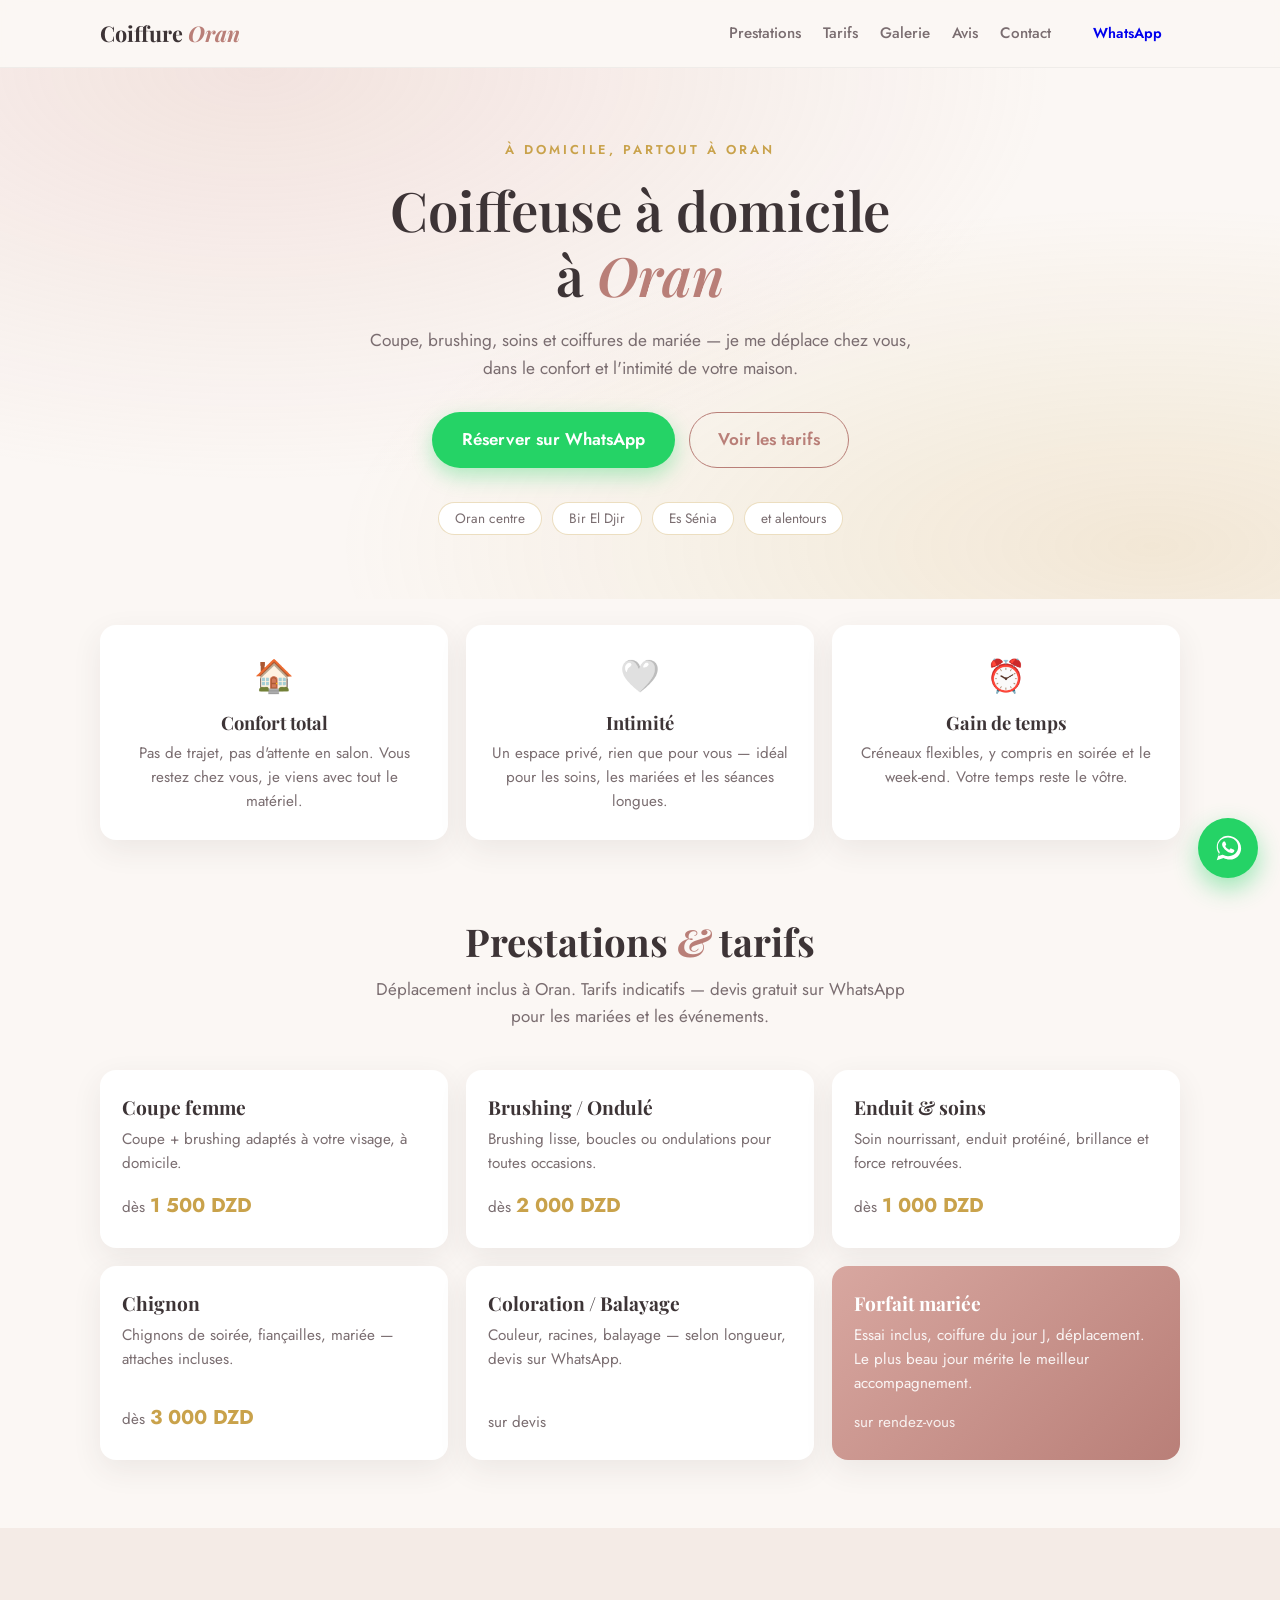
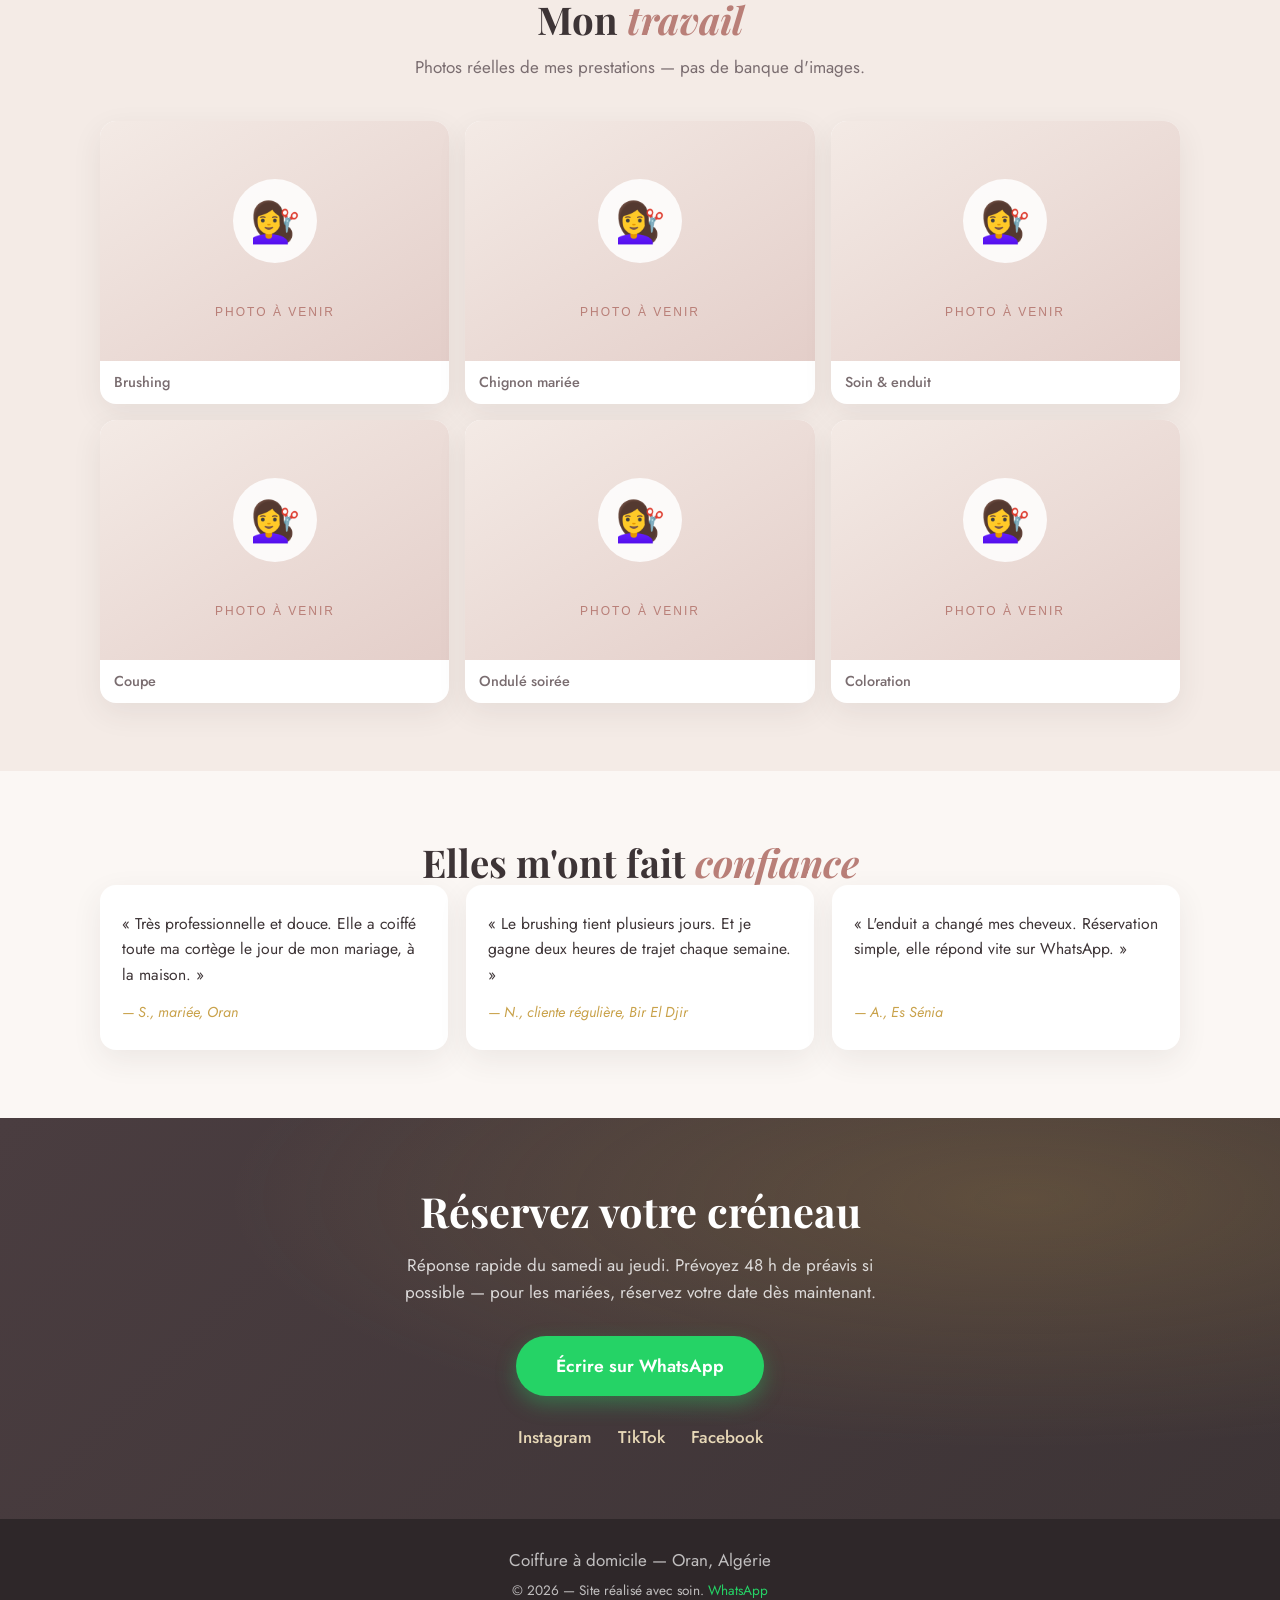
==== site/index.html @ 9ada58b6 "feat(site): site statique one-page coiffeuse a domicile Oran (HTML/CSS/JS, CTA WhatsApp, galerie pla" ====
<!DOCTYPE html>
<html lang="fr">
<head>
  <meta charset="UTF-8">
  <meta name="viewport" content="width=device-width, initial-scale=1.0">
  <!-- À PERSONNALISER : title + description avec le prénom de la coiffeuse (voir PERSONNALISER.md) -->
  <title>Coiffeuse à Domicile à Oran — Coupe, Brushing, Mariées | Réservation WhatsApp</title>
  <meta name="description" content="Coiffeuse professionnelle à domicile à Oran : coupe, brushing, soins, chignons et coiffures de mariée. Je me déplace chez vous. Réservation simple par WhatsApp.">
  <meta property="og:title" content="Coiffeuse à Domicile à Oran">
  <meta property="og:description" content="Coupe, brushing, soins, chignons et coiffures de mariée à domicile à Oran. Réservation par WhatsApp.">
  <meta property="og:type" content="website">
  <link rel="icon" href="assets/favicon.svg" type="image/svg+xml">
  <link rel="preconnect" href="https://fonts.googleapis.com">
  <link rel="preconnect" href="https://fonts.gstatic.com" crossorigin>
  <link href="https://fonts.googleapis.com/css2?family=Playfair+Display:wght@500;600;700&family=Jost:wght@300;400;500;600&display=swap" rel="stylesheet">
  <link rel="stylesheet" href="css/style.css">
  <script type="application/ld+json">
  {
    "@context": "https://schema.org",
    "@type": "HairSalon",
    "name": "Coiffeuse à domicile — Oran",
    "description": "Coiffure à domicile à Oran : coupe, brushing, soins, chignons, mariées.",
    "areaServed": "Oran, Algérie",
    "availableLanguage": "fr",
    "priceRange": "1000-10000 DZD"
  }
  </script>
</head>
<body>

  <header class="header">
    <div class="container header-inner">
      <!-- À PERSONNALISER : nom de marque -->
      <a href="#accueil" class="brand">Coiffure <span>Oran</span></a>
      <nav class="nav" id="nav">
        <a href="#prestations">Prestations</a>
        <a href="#tarifs">Tarifs</a>
        <a href="#galerie">Galerie</a>
        <a href="#avis">Avis</a>
        <a href="#contact">Contact</a>
      </nav>
      <a class="btn btn-header" data-wa data-wa-text="Bonjour, je souhaite prendre rendez-vous (coiffure à domicile).">WhatsApp</a>
      <button class="nav-toggle" id="nav-toggle" aria-label="Menu">☰</button>
    </div>
  </header>

  <main>
    <section id="accueil" class="hero">
      <div class="container hero-inner">
        <p class="hero-kicker">À domicile, partout à Oran</p>
        <h1>Coiffeuse à domicile<br>à <em>Oran</em></h1>
        <p class="hero-sub">
          Coupe, brushing, soins et coiffures de mariée — je me déplace chez vous,
          dans le confort et l'intimité de votre maison.
        </p>
        <div class="hero-actions">
          <a class="btn btn-primary" data-wa data-wa-text="Bonjour, je souhaite prendre rendez-vous (coiffure à domicile).">Réserver sur WhatsApp</a>
          <a class="btn btn-ghost" href="#tarifs">Voir les tarifs</a>
        </div>
        <ul class="zones">
          <!-- À PERSONNALISER : zones réellement desservies -->
          <li>Oran centre</li>
          <li>Bir El Djir</li>
          <li>Es Sénia</li>
          <li>et alentours</li>
        </ul>
      </div>
    </section>

    <section class="why">
      <div class="container why-grid">
        <div class="why-card">
          <div class="why-icon">🏠</div>
          <h3>Confort total</h3>
          <p>Pas de trajet, pas d'attente en salon. Vous restez chez vous, je viens avec tout le matériel.</p>
        </div>
        <div class="why-card">
          <div class="why-icon">🤍</div>
          <h3>Intimité</h3>
          <p>Un espace privé, rien que pour vous — idéal pour les soins, les mariées et les séances longues.</p>
        </div>
        <div class="why-card">
          <div class="why-icon">⏰</div>
          <h3>Gain de temps</h3>
          <p>Créneaux flexibles, y compris en soirée et le week-end. Votre temps reste le vôtre.</p>
        </div>
      </div>
    </section>

    <section id="prestations" class="section">
      <div class="container">
        <h2 class="section-title">Prestations <em>&amp;</em> tarifs</h2>
        <p class="section-sub">Déplacement inclus à Oran. Tarifs indicatifs — devis gratuit sur WhatsApp pour les mariées et les événements.</p>

        <!-- À PERSONNALISER : tarifs réels de la coiffeuse (voir PERSONNALISER.md) -->
        <div class="cards" id="tarifs">
          <div class="card">
            <h3>Coupe femme</h3>
            <p class="card-desc">Coupe + brushing adaptés à votre visage, à domicile.</p>
            <p class="card-price">dès <strong>1 500 DZD</strong></p>
          </div>
          <div class="card">
            <h3>Brushing / Ondulé</h3>
            <p class="card-desc">Brushing lisse, boucles ou ondulations pour toutes occasions.</p>
            <p class="card-price">dès <strong>2 000 DZD</strong></p>
          </div>
          <div class="card">
            <h3>Enduit &amp; soins</h3>
            <p class="card-desc">Soin nourrissant, enduit protéiné, brillance et force retrouvées.</p>
            <p class="card-price">dès <strong>1 000 DZD</strong></p>
          </div>
          <div class="card">
            <h3>Chignon</h3>
            <p class="card-desc">Chignons de soirée, fiançailles, mariée — attaches incluses.</p>
            <p class="card-price">dès <strong>3 000 DZD</strong></p>
          </div>
          <div class="card">
            <h3>Coloration / Balayage</h3>
            <p class="card-desc">Couleur, racines, balayage — selon longueur, devis sur WhatsApp.</p>
            <p class="card-price">sur devis</p>
          </div>
          <div class="card card-highlight">
            <h3>Forfait mariée</h3>
            <p class="card-desc">Essai inclus, coiffure du jour J, déplacement. Le plus beau jour mérite le meilleur accompagnement.</p>
            <p class="card-price">sur rendez-vous</p>
          </div>
        </div>
      </div>
    </section>

    <section id="galerie" class="section section-alt">
      <div class="container">
        <h2 class="section-title">Mon <em>travail</em></h2>
        <p class="section-sub">Photos réelles de mes prestations — pas de banque d'images.</p>
        <!-- À PERSONNALISER : remplacer les placeholders par de vraies photos dans assets/galerie/ -->
        <div class="gallery">
          <figure class="ph"><img src="assets/galerie/01.svg" alt="Brushing avant/après — photo à venir" loading="lazy"><figcaption>Brushing</figcaption></figure>
          <figure class="ph"><img src="assets/galerie/02.svg" alt="Chignon mariée — photo à venir" loading="lazy"><figcaption>Chignon mariée</figcaption></figure>
          <figure class="ph"><img src="assets/galerie/03.svg" alt="Soin capillaire — photo à venir" loading="lazy"><figcaption>Soin &amp; enduit</figcaption></figure>
          <figure class="ph"><img src="assets/galerie/04.svg" alt="Coupe femme — photo à venir" loading="lazy"><figcaption>Coupe</figcaption></figure>
          <figure class="ph"><img src="assets/galerie/05.svg" alt="Ondulé soirée — photo à venir" loading="lazy"><figcaption>Ondulé soirée</figcaption></figure>
          <figure class="ph"><img src="assets/galerie/06.svg" alt="Coloration — photo à venir" loading="lazy"><figcaption>Coloration</figcaption></figure>
        </div>
      </div>
    </section>

    <section id="avis" class="section">
      <div class="container">
        <h2 class="section-title">Elles m'ont fait <em>confiance</em></h2>
        <!-- À PERSONNALISER : remplacer par de vrais avis clientes (avec leur accord) -->
        <div class="cards">
          <blockquote class="card avis">
            <p>« Très professionnelle et douce. Elle a coiffé toute ma cortège le jour de mon mariage, à la maison. »</p>
            <footer>— S., mariée, Oran</footer>
          </blockquote>
          <blockquote class="card avis">
            <p>« Le brushing tient plusieurs jours. Et je gagne deux heures de trajet chaque semaine. »</p>
            <footer>— N., cliente régulière, Bir El Djir</footer>
          </blockquote>
          <blockquote class="card avis">
            <p>« L'enduit a changé mes cheveux. Réservation simple, elle répond vite sur WhatsApp. »</p>
            <footer>— A., Es Sénia</footer>
          </blockquote>
        </div>
      </div>
    </section>

    <section id="contact" class="section section-cta">
      <div class="container cta-inner">
        <h2>Réservez votre créneau</h2>
        <p>Réponse rapide du samedi au jeudi. Prévoyez 48 h de préavis si possible —
        pour les mariées, réservez votre date dès maintenant.</p>
        <a class="btn btn-primary btn-big" data-wa data-wa-text="Bonjour, je souhaite prendre rendez-vous (coiffure à domicile).">Écrire sur WhatsApp</a>
        <div class="socials">
          <!-- À PERSONNALISER : liens Instagram / TikTok -->
          <a href="#" rel="noopener">Instagram</a>
          <a href="#" rel="noopener">TikTok</a>
          <a href="#" rel="noopener">Facebook</a>
        </div>
      </div>
    </section>
  </main>

  <footer class="footer">
    <div class="container">
      <p>Coiffure à domicile — Oran, Algérie</p>
      <p class="footer-small">© 2026 — Site réalisé avec soin. <a href="https://wa.me/" data-wa-hidden>WhatsApp</a></p>
    </div>
  </footer>

  <a class="wa-float" data-wa data-wa-text="Bonjour, je souhaite prendre rendez-vous (coiffure à domicile)." aria-label="Réserver sur WhatsApp">
    <svg viewBox="0 0 32 32" width="30" height="30" fill="currentColor" aria-hidden="true"><path d="M16 3C9.4 3 4 8.3 4 14.9c0 2.6.9 5 2.3 7L4 29l7.3-2.3c1.9 1 4 1.6 6.3 1.6h.4c6.6 0 12-5.3 12-11.9C30 8.3 22.6 3 16 3zm0 21.8c-2 0-3.9-.5-5.5-1.5l-.4-.2-4.3 1.4 1.4-4.1-.3-.4c-1.1-1.7-1.7-3.7-1.7-5.7C5.2 9.2 10 4.9 16 4.9S26.8 9.2 26.8 14.9 22 24.8 16 24.8zm5.5-7.4c-.3-.2-1.8-.9-2.1-1-.3-.1-.5-.2-.7.2-.2.3-.8 1-.9 1.1-.2.2-.3.2-.6.1-.3-.2-1.3-.5-2.4-1.5-.9-.8-1.5-1.8-1.7-2.1-.2-.3 0-.5.1-.6l.5-.6c.2-.2.2-.3.3-.5.1-.2 0-.4 0-.6-.1-.2-.7-1.7-1-2.3-.3-.6-.5-.5-.7-.5h-.6c-.2 0-.6.1-.9.4-.3.3-1.1 1.1-1.1 2.7s1.2 3.1 1.3 3.3c.2.2 2.3 3.5 5.5 4.9.8.3 1.4.5 1.9.7.8.2 1.5.2 2 .1.6-.1 1.8-.7 2.1-1.5.3-.7.3-1.3.2-1.5-.1-.1-.3-.2-.6-.4z"/></svg>
  </a>

  <script src="js/main.js"></script>
</body>
</html>
---- site/css/style.css ----
/* Coiffure à domicile — Oran
   Palette : rose poudré / doré / blanc cassé — mobile-first */

:root {
  --rose: #d8a7a0;
  --rose-dark: #b97f78;
  --or: #c9a24b;
  --or-soft: #e8d9b8;
  --encre: #3d3436;
  --encre-soft: #7a6d70;
  --fond: #fbf7f4;
  --fond-alt: #f4ebe6;
  --blanc: #ffffff;
  --whatsapp: #25d366;
  --whatsapp-dark: #1da851;
  --radius: 16px;
  --ombre: 0 10px 30px rgba(61, 52, 54, .08);
}

* { margin: 0; padding: 0; box-sizing: border-box; }

html { scroll-behavior: smooth; }

body {
  font-family: 'Jost', system-ui, sans-serif;
  color: var(--encre);
  background: var(--fond);
  line-height: 1.6;
  font-size: 17px;
}

h1, h2, h3, .brand {
  font-family: 'Playfair Display', Georgia, serif;
  line-height: 1.2;
}

.container { width: min(1080px, 92%); margin-inline: auto; }

/* ---------- Header ---------- */
.header {
  position: sticky; top: 0; z-index: 50;
  background: rgba(251, 247, 244, .92);
  backdrop-filter: blur(8px);
  border-bottom: 1px solid rgba(61, 52, 54, .06);
}
.header-inner { display: flex; align-items: center; gap: 24px; padding: 14px 0; }
.brand { font-size: 1.35rem; font-weight: 700; color: var(--encre); text-decoration: none; }
.brand span { color: var(--rose-dark); font-style: italic; }
.nav { display: flex; gap: 22px; margin-left: auto; }
.nav a { color: var(--encre-soft); text-decoration: none; font-weight: 500; font-size: .95rem; }
.nav a:hover { color: var(--rose-dark); }
.btn-header { padding: 8px 18px; font-size: .9rem; }
.nav-toggle {
  display: none; margin-left: auto;
  background: none; border: none; font-size: 1.6rem; cursor: pointer; color: var(--encre);
}

/* ---------- Boutons ---------- */
.btn {
  display: inline-block; text-decoration: none; text-align: center;
  border-radius: 999px; font-weight: 600; cursor: pointer;
  transition: transform .15s ease, box-shadow .15s ease, background .15s ease;
}
.btn:hover { transform: translateY(-2px); }
.btn-primary {
  background: var(--whatsapp); color: #fff;
  padding: 14px 30px; box-shadow: 0 8px 20px rgba(37, 211, 102, .35);
}
.btn-primary:hover { background: var(--whatsapp-dark); }
.btn-ghost {
  border: 1.5px solid var(--rose-dark); color: var(--rose-dark); padding: 13px 28px;
}
.btn-ghost:hover { background: var(--rose-dark); color: #fff; }
.btn-big { font-size: 1.1rem; padding: 16px 40px; }

/* ---------- Hero ---------- */
.hero {
  background:
    radial-gradient(ellipse at 20% 0%, rgba(216, 167, 160, .25), transparent 55%),
    radial-gradient(ellipse at 90% 90%, rgba(201, 162, 75, .18), transparent 50%),
    var(--fond);
  padding: 72px 0 64px;
  text-align: center;
}
.hero-kicker {
  text-transform: uppercase; letter-spacing: 3px; font-size: .8rem;
  color: var(--or); font-weight: 600; margin-bottom: 16px;
}
.hero h1 { font-size: clamp(2.1rem, 6vw, 3.4rem); font-weight: 600; }
.hero h1 em { color: var(--rose-dark); font-style: italic; }
.hero-sub {
  max-width: 560px; margin: 20px auto 30px; color: var(--encre-soft); font-size: 1.08rem;
}
.hero-actions { display: flex; gap: 14px; justify-content: center; flex-wrap: wrap; }
.zones {
  list-style: none; display: flex; gap: 10px; justify-content: center;
  flex-wrap: wrap; margin-top: 34px;
}
.zones li {
  background: var(--blanc); border: 1px solid rgba(201, 162, 75, .35);
  color: var(--encre-soft); border-radius: 999px; padding: 5px 16px; font-size: .85rem;
}

/* ---------- Pourquoi à domicile ---------- */
.why { padding: 26px 0 10px; }
.why-grid {
  display: grid; grid-template-columns: repeat(3, 1fr); gap: 18px;
}
.why-card {
  background: var(--blanc); border-radius: var(--radius); padding: 26px 22px;
  box-shadow: var(--ombre); text-align: center;
}
.why-icon { font-size: 2rem; margin-bottom: 10px; }
.why-card h3 { font-size: 1.15rem; margin-bottom: 6px; }
.why-card p { color: var(--encre-soft); font-size: .95rem; }

/* ---------- Sections ---------- */
.section { padding: 68px 0; }
.section-alt { background: var(--fond-alt); }
.section-title { text-align: center; font-size: clamp(1.7rem, 4.5vw, 2.4rem); }
.section-title em { color: var(--rose-dark); font-style: italic; }
.section-sub {
  text-align: center; color: var(--encre-soft); max-width: 560px; margin: 12px auto 40px;
}

/* ---------- Cartes prestations / avis ---------- */
.cards {
  display: grid; grid-template-columns: repeat(3, 1fr); gap: 18px;
}
.card {
  background: var(--blanc); border-radius: var(--radius); padding: 26px 22px;
  box-shadow: var(--ombre); display: flex; flex-direction: column;
}
.card h3 { font-size: 1.2rem; margin-bottom: 8px; }
.card-desc { color: var(--encre-soft); font-size: .95rem; flex: 1; }
.card-price { margin-top: 14px; color: var(--encre-soft); font-size: .95rem; }
.card-price strong { color: var(--or); font-size: 1.25rem; }
.card-highlight {
  background: linear-gradient(135deg, var(--rose), var(--rose-dark));
  color: #fff;
}
.card-highlight .card-desc { color: rgba(255, 255, 255, .9); }
.card-highlight .card-price { color: rgba(255, 255, 255, .85); }
.card-highlight .card-price strong { color: #fff; }

.avis p { font-size: .98rem; flex: 1; }
.avis footer { margin-top: 14px; color: var(--or); font-style: italic; font-size: .9rem; }

/* ---------- Galerie ---------- */
.gallery {
  display: grid; grid-template-columns: repeat(3, 1fr); gap: 16px;
}
.gallery .ph {
  border-radius: var(--radius); overflow: hidden; background: var(--blanc);
  box-shadow: var(--ombre); position: relative;
}
.gallery img { display: block; width: 100%; height: 240px; object-fit: cover; }
.gallery figcaption {
  padding: 10px 14px; font-size: .9rem; color: var(--encre-soft); font-weight: 500;
}

/* ---------- CTA contact ---------- */
.section-cta {
  background:
    radial-gradient(ellipse at 80% 20%, rgba(201, 162, 75, .22), transparent 55%),
    linear-gradient(135deg, #4a3d40, #3d3436);
  color: #fff; text-align: center;
}
.cta-inner h2 { font-size: clamp(1.8rem, 5vw, 2.6rem); }
.cta-inner p { max-width: 520px; margin: 16px auto 30px; color: rgba(255, 255, 255, .8); }
.socials { margin-top: 28px; display: flex; gap: 26px; justify-content: center; }
.socials a { color: var(--or-soft); text-decoration: none; font-weight: 500; }
.socials a:hover { color: #fff; }

/* ---------- Footer ---------- */
.footer { background: #2e2729; color: rgba(255, 255, 255, .7); text-align: center; padding: 28px 0; }
.footer-small { font-size: .85rem; margin-top: 6px; }
.footer a { color: var(--whatsapp); text-decoration: none; }

/* ---------- Bouton WhatsApp flottant ---------- */
.wa-float {
  position: fixed; bottom: 22px; right: 22px; z-index: 60;
  width: 60px; height: 60px; border-radius: 50%;
  background: var(--whatsapp); color: #fff;
  display: flex; align-items: center; justify-content: center;
  box-shadow: 0 10px 25px rgba(37, 211, 102, .45);
  transition: transform .15s ease;
}
.wa-float:hover { transform: scale(1.08); }

/* ---------- Responsive ---------- */
@media (max-width: 860px) {
  .cards, .gallery, .why-grid { grid-template-columns: repeat(2, 1fr); }
  .nav {
    display: none; position: absolute; top: 100%; left: 0; right: 0;
    flex-direction: column; background: var(--blanc); padding: 20px 6%;
    gap: 16px; box-shadow: var(--ombre); border-bottom: 1px solid rgba(61,52,54,.08);
  }
  .nav.open { display: flex; }
  .nav-toggle { display: block; }
  .btn-header { display: none; }
}
@media (max-width: 560px) {
  .cards, .gallery, .why-grid { grid-template-columns: 1fr; }
  .hero { padding: 52px 0 48px; }
  .section { padding: 52px 0; }
  .gallery img { height: 200px; }
}
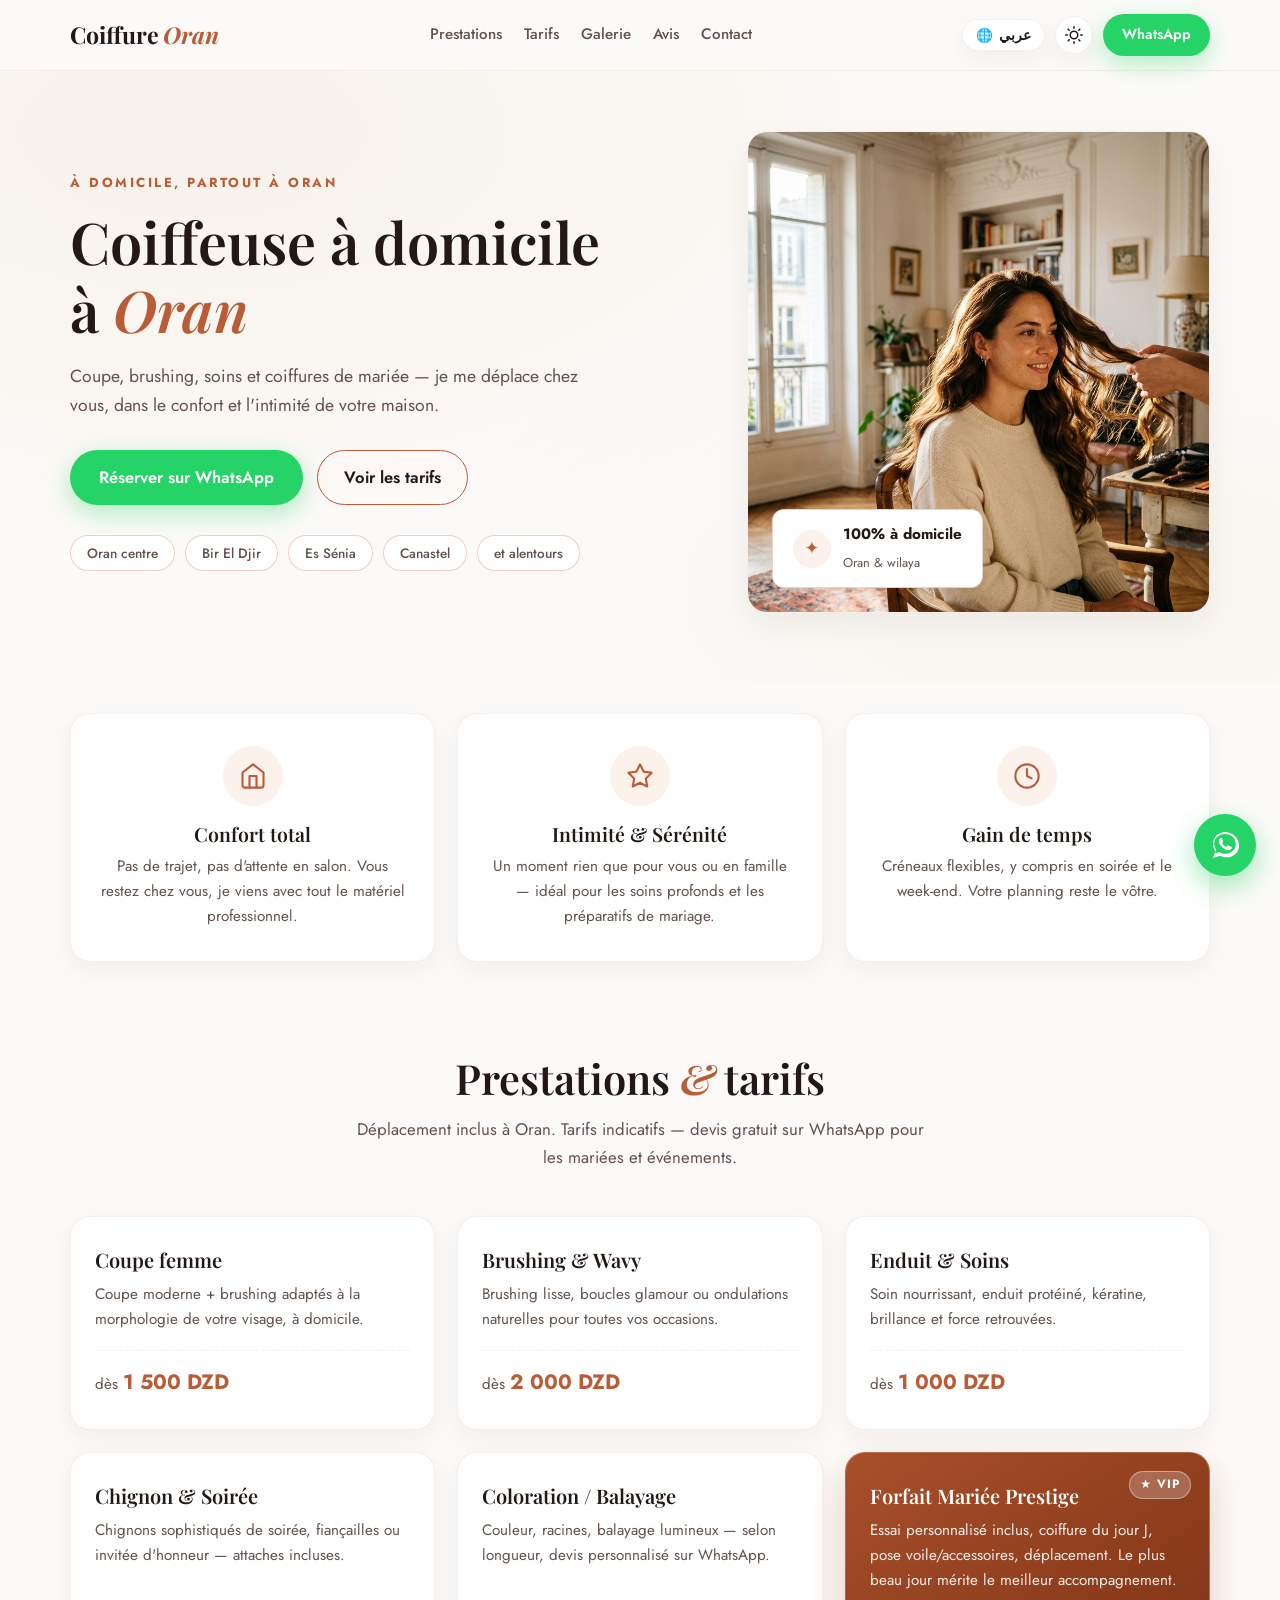
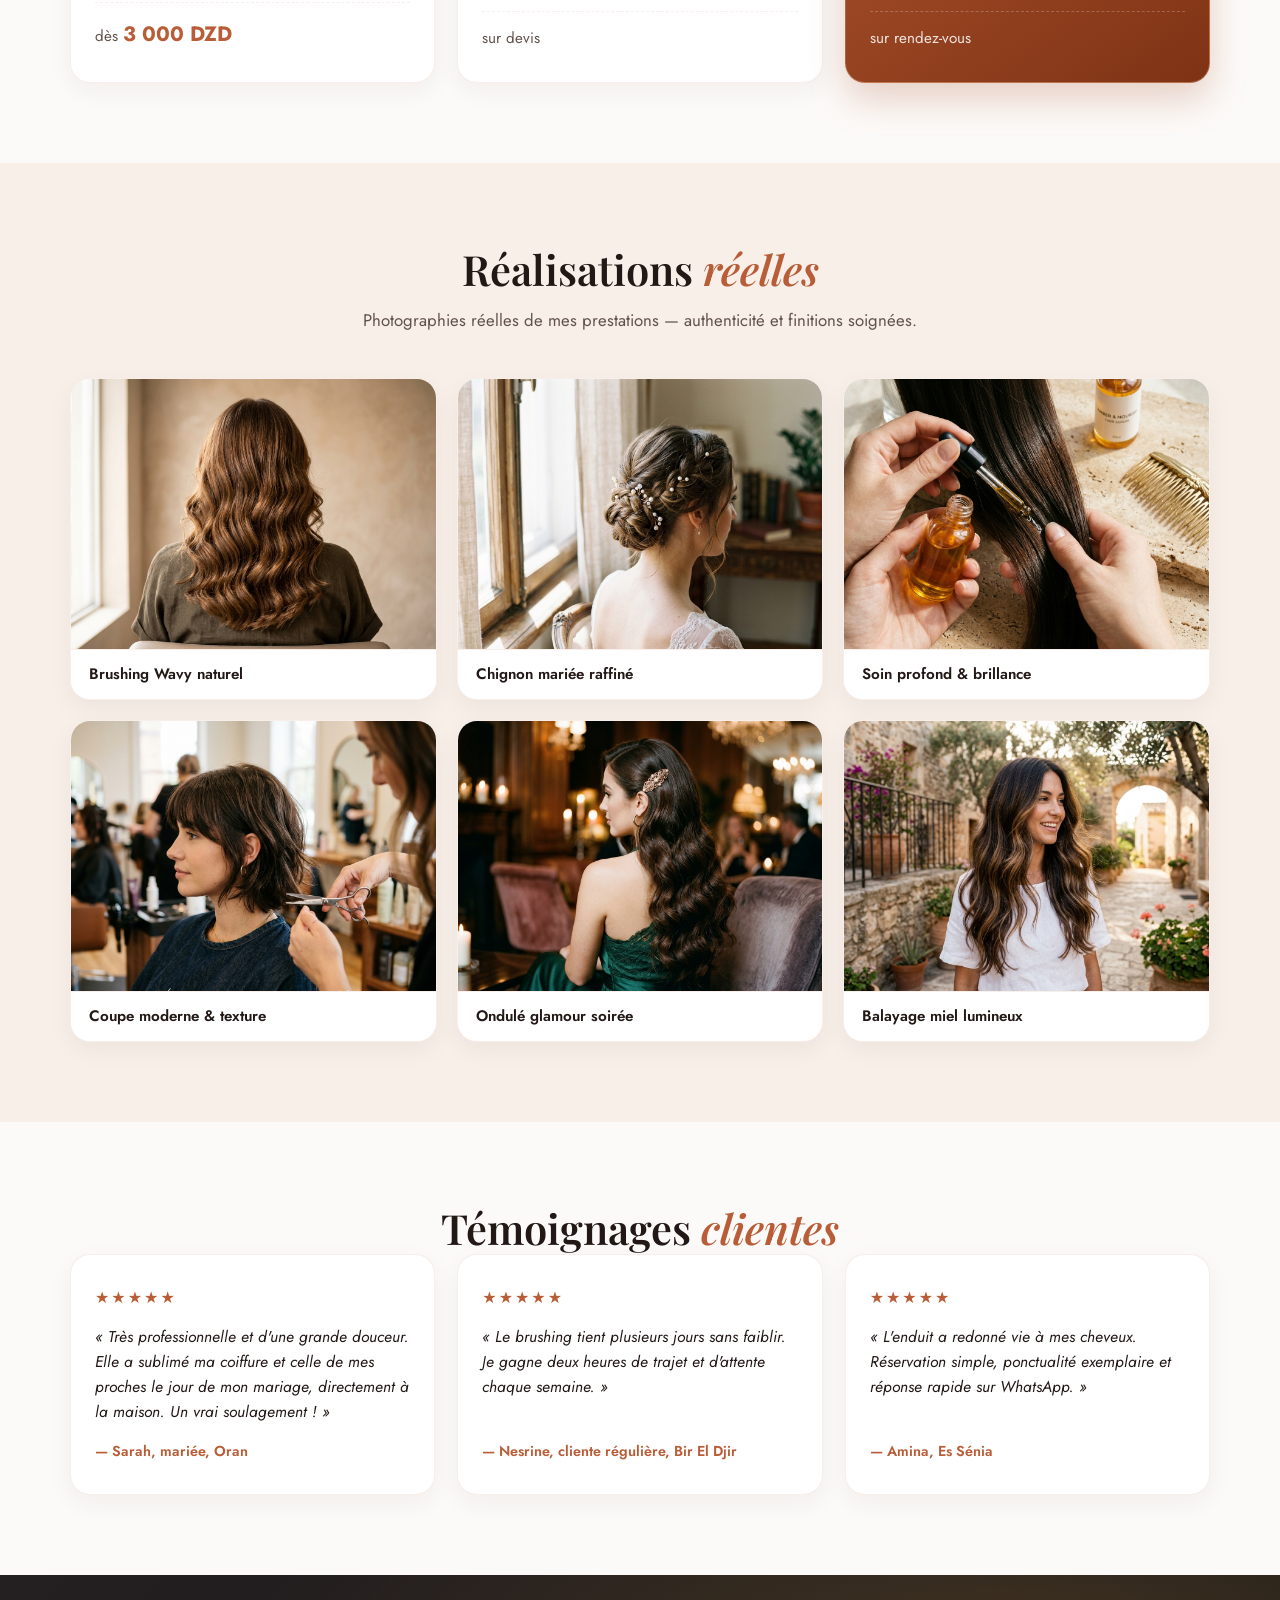
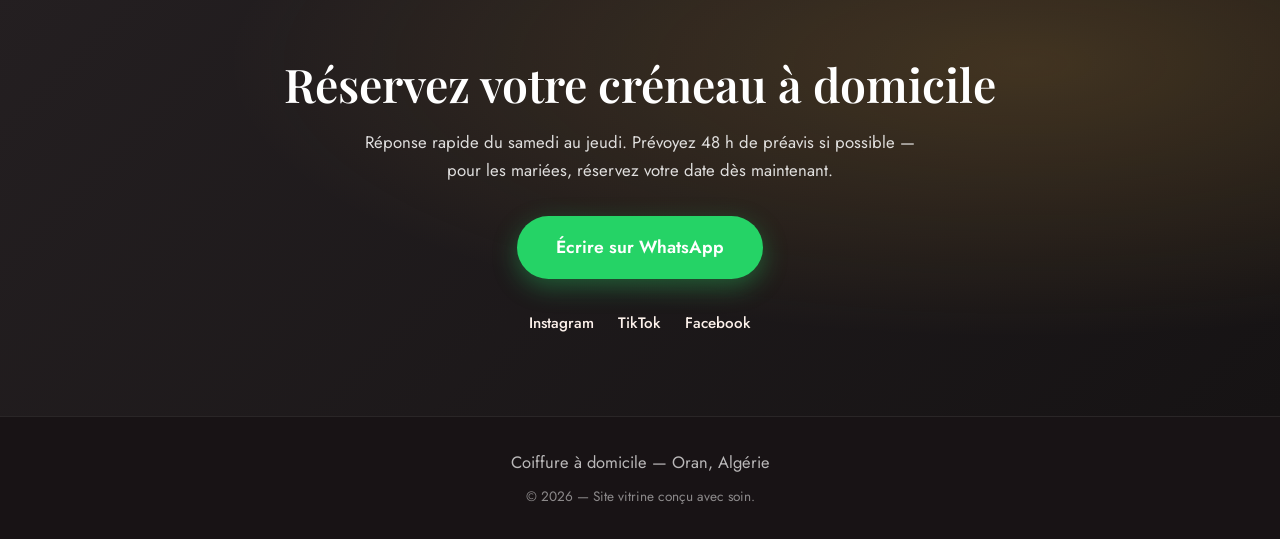
==== commit a90babdb: "feat(site): v1 finalisee - photos realistes, dark mode, bilingue FR/AR" ====
--- a/site/index.html
+++ b/site/index.html
@@ -1,178 +1,306 @@
 <!DOCTYPE html>
-<html lang="fr">
+<html lang="fr" dir="ltr" data-theme="light">
 <head>
   <meta charset="UTF-8">
   <meta name="viewport" content="width=device-width, initial-scale=1.0">
-  <!-- À PERSONNALISER : title + description avec le prénom de la coiffeuse (voir PERSONNALISER.md) -->
   <title>Coiffeuse à Domicile à Oran — Coupe, Brushing, Mariées | Réservation WhatsApp</title>
   <meta name="description" content="Coiffeuse professionnelle à domicile à Oran : coupe, brushing, soins, chignons et coiffures de mariée. Je me déplace chez vous. Réservation simple par WhatsApp.">
-  <meta property="og:title" content="Coiffeuse à Domicile à Oran">
-  <meta property="og:description" content="Coupe, brushing, soins, chignons et coiffures de mariée à domicile à Oran. Réservation par WhatsApp.">
+  <meta property="og:title" content="Coiffeuse à Domicile à Oran — Beauté & Coiffure">
+  <meta property="og:description" content="Coupe, brushing, soins, chignons et coiffures de mariée à domicile à Oran. Réservation simple par WhatsApp.">
   <meta property="og:type" content="website">
   <link rel="icon" href="assets/favicon.svg" type="image/svg+xml">
+
+  <!-- Polices Google : Jost, Playfair Display & Tajawal (Arabe moderne) -->
   <link rel="preconnect" href="https://fonts.googleapis.com">
   <link rel="preconnect" href="https://fonts.gstatic.com" crossorigin>
-  <link href="https://fonts.googleapis.com/css2?family=Playfair+Display:wght@500;600;700&family=Jost:wght@300;400;500;600&display=swap" rel="stylesheet">
+  <link href="https://fonts.googleapis.com/css2?family=Jost:wght@300;400;500;600;700&family=Playfair+Display:ital,wght@0,500;0,600;0,700;1,500;1,600&family=Tajawal:wght@400;500;700;800&display=swap" rel="stylesheet">
+  
   <link rel="stylesheet" href="css/style.css">
+
+  <!-- Script anti-FOUC (exécuté avant l'affichage du DOM pour éviter tout scintillement de thème ou de langue) -->
+  <script>
+    (function() {
+      try {
+        var savedTheme = localStorage.getItem('coiffure_theme');
+        var prefersDark = window.matchMedia && window.matchMedia('(prefers-color-scheme: dark)').matches;
+        if (savedTheme === 'dark' || (!savedTheme && prefersDark)) {
+          document.documentElement.setAttribute('data-theme', 'dark');
+        } else {
+          document.documentElement.setAttribute('data-theme', 'light');
+        }
+
+        var savedLang = localStorage.getItem('coiffure_lang') || 'fr';
+        document.documentElement.setAttribute('lang', savedLang);
+        if (savedLang === 'ar') {
+          document.documentElement.setAttribute('dir', 'rtl');
+        } else {
+          document.documentElement.setAttribute('dir', 'ltr');
+        }
+      } catch (e) {}
+    })();
+  </script>
+
   <script type="application/ld+json">
   {
     "@context": "https://schema.org",
     "@type": "HairSalon",
     "name": "Coiffeuse à domicile — Oran",
     "description": "Coiffure à domicile à Oran : coupe, brushing, soins, chignons, mariées.",
-    "areaServed": "Oran, Algérie",
-    "availableLanguage": "fr",
+    "areaServed": ["Oran", "Bir El Djir", "Es Sénia", "Canastel", "Algérie"],
+    "availableLanguage": ["fr", "ar"],
     "priceRange": "1000-10000 DZD"
   }
   </script>
 </head>
 <body>
 
+  <!-- ========== Header ========== -->
   <header class="header">
     <div class="container header-inner">
-      <!-- À PERSONNALISER : nom de marque -->
-      <a href="#accueil" class="brand">Coiffure <span>Oran</span></a>
+      <a href="#accueil" class="brand" data-i18n="brand_name">Coiffure <span>Oran</span></a>
+      
       <nav class="nav" id="nav">
-        <a href="#prestations">Prestations</a>
-        <a href="#tarifs">Tarifs</a>
-        <a href="#galerie">Galerie</a>
-        <a href="#avis">Avis</a>
-        <a href="#contact">Contact</a>
+        <a href="#prestations" data-i18n="nav_prestations">Prestations</a>
+        <a href="#tarifs" data-i18n="nav_tarifs">Tarifs</a>
+        <a href="#galerie" data-i18n="nav_galerie">Galerie</a>
+        <a href="#avis" data-i18n="nav_avis">Avis</a>
+        <a href="#contact" data-i18n="nav_contact">Contact</a>
       </nav>
-      <a class="btn btn-header" data-wa data-wa-text="Bonjour, je souhaite prendre rendez-vous (coiffure à domicile).">WhatsApp</a>
-      <button class="nav-toggle" id="nav-toggle" aria-label="Menu">☰</button>
+
+      <div class="header-controls">
+        <!-- Bouton Langue (FR / Arabe) -->
+        <button class="ctrl-btn lang-toggle-btn" id="lang-toggle" aria-label="التحويل إلى العربية">
+          <span class="lang-icon" aria-hidden="true">🌐</span>
+          <span class="lang-label">عربي</span>
+        </button>
+
+        <!-- Bouton Thème (Dark / Light Mode) -->
+        <button class="ctrl-btn theme-toggle-btn" id="theme-toggle" aria-label="Activer le mode sombre">
+          <!-- Icône Soleil (affichée en mode clair) -->
+          <svg class="icon-sun" width="18" height="18" viewBox="0 0 24 24" fill="none" stroke="currentColor" stroke-width="2" stroke-linecap="round" stroke-linejoin="round" aria-hidden="true">
+            <circle cx="12" cy="12" r="5"></circle>
+            <line x1="12" y1="1" x2="12" y2="3"></line>
+            <line x1="12" y1="21" x2="12" y2="23"></line>
+            <line x1="4.22" y1="4.22" x2="5.64" y2="5.64"></line>
+            <line x1="18.36" y1="18.36" x2="19.78" y2="19.78"></line>
+            <line x1="1" y1="12" x2="3" y2="12"></line>
+            <line x1="21" y1="12" x2="23" y2="12"></line>
+            <line x1="4.22" y1="19.78" x2="5.64" y2="18.36"></line>
+            <line x1="18.36" y1="5.64" x2="19.78" y2="4.22"></line>
+          </svg>
+          <!-- Icône Lune (affichée en mode sombre) -->
+          <svg class="icon-moon" width="18" height="18" viewBox="0 0 24 24" fill="none" stroke="currentColor" stroke-width="2" stroke-linecap="round" stroke-linejoin="round" aria-hidden="true">
+            <path d="M21 12.79A9 9 0 1 1 11.21 3 7 7 0 0 0 21 12.79z"></path>
+          </svg>
+        </button>
+
+        <!-- WhatsApp Header -->
+        <a class="btn btn-primary btn-header" data-wa data-i18n="btn_header_wa">WhatsApp</a>
+
+        <!-- Menu Mobile Toggle -->
+        <button class="nav-toggle" id="nav-toggle" aria-label="Menu" aria-expanded="false">☰</button>
+      </div>
     </div>
   </header>
 
   <main>
+    <!-- ========== Hero Section ========== -->
     <section id="accueil" class="hero">
-      <div class="container hero-inner">
-        <p class="hero-kicker">À domicile, partout à Oran</p>
-        <h1>Coiffeuse à domicile<br>à <em>Oran</em></h1>
-        <p class="hero-sub">
-          Coupe, brushing, soins et coiffures de mariée — je me déplace chez vous,
-          dans le confort et l'intimité de votre maison.
-        </p>
-        <div class="hero-actions">
-          <a class="btn btn-primary" data-wa data-wa-text="Bonjour, je souhaite prendre rendez-vous (coiffure à domicile).">Réserver sur WhatsApp</a>
-          <a class="btn btn-ghost" href="#tarifs">Voir les tarifs</a>
-        </div>
-        <ul class="zones">
-          <!-- À PERSONNALISER : zones réellement desservies -->
-          <li>Oran centre</li>
-          <li>Bir El Djir</li>
-          <li>Es Sénia</li>
-          <li>et alentours</li>
-        </ul>
-      </div>
-    </section>
-
+      <div class="container hero-grid">
+        <div class="hero-content">
+          <p class="hero-kicker" data-i18n="hero_kicker">À domicile, partout à Oran</p>
+          <h1 data-i18n="hero_title">Coiffeuse à domicile<br>à <em>Oran</em></h1>
+          <p class="hero-sub" data-i18n="hero_sub">
+            Coupe, brushing, soins et coiffures de mariée — je me déplace chez vous,
+            dans le confort et l'intimité de votre maison.
+          </p>
+          <div class="hero-actions">
+            <a class="btn btn-primary" data-wa data-i18n="hero_cta_wa">Réserver sur WhatsApp</a>
+            <a class="btn btn-ghost" href="#tarifs" data-i18n="hero_cta_tarifs">Voir les tarifs</a>
+          </div>
+          <ul class="zones">
+            <li data-i18n="zone_1">Oran centre</li>
+            <li data-i18n="zone_2">Bir El Djir</li>
+            <li data-i18n="zone_3">Es Sénia</li>
+            <li data-i18n="zone_4">Canastel</li>
+            <li data-i18n="zone_5">et alentours</li>
+          </ul>
+        </div>
+
+        <div class="hero-visual">
+          <div class="hero-card">
+            <img src="assets/hero.jpg" alt="Coiffeuse professionnelle à domicile à Oran" fetchpriority="high">
+            <div class="hero-floating-badge">
+              <div class="badge-icon">✦</div>
+              <div class="badge-text">
+                <strong data-i18n="hero_badge_title">100% à domicile</strong>
+                <span data-i18n="hero_badge_sub">Oran & wilaya</span>
+              </div>
+            </div>
+          </div>
+        </div>
+      </div>
+    </section>
+
+    <!-- ========== Pourquoi à domicile (Icônes vectorielles luxe) ========== -->
     <section class="why">
       <div class="container why-grid">
         <div class="why-card">
-          <div class="why-icon">🏠</div>
-          <h3>Confort total</h3>
-          <p>Pas de trajet, pas d'attente en salon. Vous restez chez vous, je viens avec tout le matériel.</p>
-        </div>
+          <div class="why-icon-wrap" aria-hidden="true">
+            <svg viewBox="0 0 24 24" fill="none" stroke-width="1.8" stroke-linecap="round" stroke-linejoin="round">
+              <path d="M3 9l9-7 9 7v11a2 2 0 0 1-2 2H5a2 2 0 0 1-2-2z"></path>
+              <polyline points="9 22 9 12 15 12 15 22"></polyline>
+            </svg>
+          </div>
+          <h3 data-i18n="why_1_title">Confort total</h3>
+          <p data-i18n="why_1_desc">Pas de trajet, pas d'attente en salon. Vous restez chez vous, je viens avec tout le matériel professionnel.</p>
+        </div>
+
         <div class="why-card">
-          <div class="why-icon">🤍</div>
-          <h3>Intimité</h3>
-          <p>Un espace privé, rien que pour vous — idéal pour les soins, les mariées et les séances longues.</p>
-        </div>
+          <div class="why-icon-wrap" aria-hidden="true">
+            <svg viewBox="0 0 24 24" fill="none" stroke-width="1.8" stroke-linecap="round" stroke-linejoin="round">
+              <path d="M12 2l3.09 6.26L22 9.27l-5 4.87 1.18 6.88L12 17.77l-6.18 3.25L7 14.14 2 9.27l6.91-1.01L12 2z"></path>
+            </svg>
+          </div>
+          <h3 data-i18n="why_2_title">Intimité & Sérénité</h3>
+          <p data-i18n="why_2_desc">Un moment rien que pour vous ou en famille — idéal pour les soins profonds et les préparatifs de mariage.</p>
+        </div>
+
         <div class="why-card">
-          <div class="why-icon">⏰</div>
-          <h3>Gain de temps</h3>
-          <p>Créneaux flexibles, y compris en soirée et le week-end. Votre temps reste le vôtre.</p>
-        </div>
-      </div>
-    </section>
-
+          <div class="why-icon-wrap" aria-hidden="true">
+            <svg viewBox="0 0 24 24" fill="none" stroke-width="1.8" stroke-linecap="round" stroke-linejoin="round">
+              <circle cx="12" cy="12" r="10"></circle>
+              <polyline points="12 6 12 12 16 14"></polyline>
+            </svg>
+          </div>
+          <h3 data-i18n="why_3_title">Gain de temps</h3>
+          <p data-i18n="why_3_desc">Créneaux flexibles, y compris en soirée et le week-end. Votre planning reste le vôtre.</p>
+        </div>
+      </div>
+    </section>
+
+    <!-- ========== Prestations & Tarifs ========== -->
     <section id="prestations" class="section">
       <div class="container">
-        <h2 class="section-title">Prestations <em>&amp;</em> tarifs</h2>
-        <p class="section-sub">Déplacement inclus à Oran. Tarifs indicatifs — devis gratuit sur WhatsApp pour les mariées et les événements.</p>
-
-        <!-- À PERSONNALISER : tarifs réels de la coiffeuse (voir PERSONNALISER.md) -->
+        <h2 class="section-title" data-i18n="prestations_title">Prestations <em>&amp;</em> tarifs</h2>
+        <p class="section-sub" data-i18n="prestations_sub">Déplacement inclus à Oran. Tarifs indicatifs — devis gratuit sur WhatsApp pour les mariées et événements.</p>
+
         <div class="cards" id="tarifs">
           <div class="card">
-            <h3>Coupe femme</h3>
-            <p class="card-desc">Coupe + brushing adaptés à votre visage, à domicile.</p>
-            <p class="card-price">dès <strong>1 500 DZD</strong></p>
-          </div>
-          <div class="card">
-            <h3>Brushing / Ondulé</h3>
-            <p class="card-desc">Brushing lisse, boucles ou ondulations pour toutes occasions.</p>
-            <p class="card-price">dès <strong>2 000 DZD</strong></p>
-          </div>
-          <div class="card">
-            <h3>Enduit &amp; soins</h3>
-            <p class="card-desc">Soin nourrissant, enduit protéiné, brillance et force retrouvées.</p>
-            <p class="card-price">dès <strong>1 000 DZD</strong></p>
-          </div>
-          <div class="card">
-            <h3>Chignon</h3>
-            <p class="card-desc">Chignons de soirée, fiançailles, mariée — attaches incluses.</p>
-            <p class="card-price">dès <strong>3 000 DZD</strong></p>
-          </div>
-          <div class="card">
-            <h3>Coloration / Balayage</h3>
-            <p class="card-desc">Couleur, racines, balayage — selon longueur, devis sur WhatsApp.</p>
-            <p class="card-price">sur devis</p>
-          </div>
+            <h3 data-i18n="card_1_title">Coupe femme</h3>
+            <p class="card-desc" data-i18n="card_1_desc">Coupe moderne + brushing adaptés à la morphologie de votre visage, à domicile.</p>
+            <p class="card-price" data-i18n="card_1_price">dès <strong>1 500 DZD</strong></p>
+          </div>
+
+          <div class="card">
+            <h3 data-i18n="card_2_title">Brushing &amp; Wavy</h3>
+            <p class="card-desc" data-i18n="card_2_desc">Brushing lisse, boucles glamour ou ondulations naturelles pour toutes vos occasions.</p>
+            <p class="card-price" data-i18n="card_2_price">dès <strong>2 000 DZD</strong></p>
+          </div>
+
+          <div class="card">
+            <h3 data-i18n="card_3_title">Enduit &amp; Soins</h3>
+            <p class="card-desc" data-i18n="card_3_desc">Soin nourrissant, enduit protéiné, kératine, brillance et force retrouvées.</p>
+            <p class="card-price" data-i18n="card_3_price">dès <strong>1 000 DZD</strong></p>
+          </div>
+
+          <div class="card">
+            <h3 data-i18n="card_4_title">Chignon &amp; Soirée</h3>
+            <p class="card-desc" data-i18n="card_4_desc">Chignons sophistiqués de soirée, fiançailles ou invitée d'honneur — attaches incluses.</p>
+            <p class="card-price" data-i18n="card_4_price">dès <strong>3 000 DZD</strong></p>
+          </div>
+
+          <div class="card">
+            <h3 data-i18n="card_5_title">Coloration / Balayage</h3>
+            <p class="card-desc" data-i18n="card_5_desc">Couleur, racines, balayage lumineux — selon longueur, devis personnalisé sur WhatsApp.</p>
+            <p class="card-price" data-i18n="card_5_price">sur devis</p>
+          </div>
+
           <div class="card card-highlight">
-            <h3>Forfait mariée</h3>
-            <p class="card-desc">Essai inclus, coiffure du jour J, déplacement. Le plus beau jour mérite le meilleur accompagnement.</p>
-            <p class="card-price">sur rendez-vous</p>
-          </div>
-        </div>
-      </div>
-    </section>
-
+            <h3 data-i18n="card_6_title">Forfait Mariée Prestige</h3>
+            <p class="card-desc" data-i18n="card_6_desc">Essai personnalisé inclus, coiffure du jour J, pose voile/accessoires, déplacement. Le plus beau jour mérite le meilleur accompagnement.</p>
+            <p class="card-price" data-i18n="card_6_price">sur rendez-vous</p>
+          </div>
+        </div>
+      </div>
+    </section>
+
+    <!-- ========== Galerie Réaliste ========== -->
     <section id="galerie" class="section section-alt">
       <div class="container">
-        <h2 class="section-title">Mon <em>travail</em></h2>
-        <p class="section-sub">Photos réelles de mes prestations — pas de banque d'images.</p>
-        <!-- À PERSONNALISER : remplacer les placeholders par de vraies photos dans assets/galerie/ -->
+        <h2 class="section-title" data-i18n="galerie_title">Réalisations <em>réelles</em></h2>
+        <p class="section-sub" data-i18n="galerie_sub">Photographies réelles de mes prestations — authenticité et finitions soignées.</p>
+
         <div class="gallery">
-          <figure class="ph"><img src="assets/galerie/01.svg" alt="Brushing avant/après — photo à venir" loading="lazy"><figcaption>Brushing</figcaption></figure>
-          <figure class="ph"><img src="assets/galerie/02.svg" alt="Chignon mariée — photo à venir" loading="lazy"><figcaption>Chignon mariée</figcaption></figure>
-          <figure class="ph"><img src="assets/galerie/03.svg" alt="Soin capillaire — photo à venir" loading="lazy"><figcaption>Soin &amp; enduit</figcaption></figure>
-          <figure class="ph"><img src="assets/galerie/04.svg" alt="Coupe femme — photo à venir" loading="lazy"><figcaption>Coupe</figcaption></figure>
-          <figure class="ph"><img src="assets/galerie/05.svg" alt="Ondulé soirée — photo à venir" loading="lazy"><figcaption>Ondulé soirée</figcaption></figure>
-          <figure class="ph"><img src="assets/galerie/06.svg" alt="Coloration — photo à venir" loading="lazy"><figcaption>Coloration</figcaption></figure>
-        </div>
-      </div>
-    </section>
-
+          <figure class="ph">
+            <img src="assets/galerie/01.jpg" alt="Brushing wavy souple et brillant" loading="lazy">
+            <figcaption data-i18n="galerie_cap_1">Brushing Wavy naturel</figcaption>
+          </figure>
+
+          <figure class="ph">
+            <img src="assets/galerie/02.jpg" alt="Chignon mariée avec perles et dentelle" loading="lazy">
+            <figcaption data-i18n="galerie_cap_2">Chignon mariée raffiné</figcaption>
+          </figure>
+
+          <figure class="ph">
+            <img src="assets/galerie/03.jpg" alt="Application de sérum et soin capillaire profond" loading="lazy">
+            <figcaption data-i18n="galerie_cap_3">Soin profond &amp; brillance</figcaption>
+          </figure>
+
+          <figure class="ph">
+            <img src="assets/galerie/04.jpg" alt="Coupe femme moderne et structurée" loading="lazy">
+            <figcaption data-i18n="galerie_cap_4">Coupe moderne &amp; texture</figcaption>
+          </figure>
+
+          <figure class="ph">
+            <img src="assets/galerie/05.jpg" alt="Ondulé hollywoodien pour soirée de fête" loading="lazy">
+            <figcaption data-i18n="galerie_cap_5">Ondulé glamour soirée</figcaption>
+          </figure>
+
+          <figure class="ph">
+            <img src="assets/galerie/06.jpg" alt="Balayage miel et mèches lumineuses" loading="lazy">
+            <figcaption data-i18n="galerie_cap_6">Balayage miel lumineux</figcaption>
+          </figure>
+        </div>
+      </div>
+    </section>
+
+    <!-- ========== Avis Clientes ========== -->
     <section id="avis" class="section">
       <div class="container">
-        <h2 class="section-title">Elles m'ont fait <em>confiance</em></h2>
-        <!-- À PERSONNALISER : remplacer par de vrais avis clientes (avec leur accord) -->
+        <h2 class="section-title" data-i18n="avis_title">Témoignages <em>clientes</em></h2>
         <div class="cards">
           <blockquote class="card avis">
-            <p>« Très professionnelle et douce. Elle a coiffé toute ma cortège le jour de mon mariage, à la maison. »</p>
-            <footer>— S., mariée, Oran</footer>
+            <div class="avis-stars" aria-label="5 étoiles sur 5">★★★★★</div>
+            <p data-i18n="avis_1_quote">« Très professionnelle et d'une grande douceur. Elle a sublimé ma coiffure et celle de mes proches le jour de mon mariage, directement à la maison. Un vrai soulagement ! »</p>
+            <footer data-i18n="avis_1_author">— Sarah, mariée, Oran</footer>
           </blockquote>
+
           <blockquote class="card avis">
-            <p>« Le brushing tient plusieurs jours. Et je gagne deux heures de trajet chaque semaine. »</p>
-            <footer>— N., cliente régulière, Bir El Djir</footer>
+            <div class="avis-stars" aria-label="5 étoiles sur 5">★★★★★</div>
+            <p data-i18n="avis_2_quote">« Le brushing tient plusieurs jours sans faiblir. Je gagne deux heures de trajet et d'attente chaque semaine. »</p>
+            <footer data-i18n="avis_2_author">— Nesrine, cliente régulière, Bir El Djir</footer>
           </blockquote>
+
           <blockquote class="card avis">
-            <p>« L'enduit a changé mes cheveux. Réservation simple, elle répond vite sur WhatsApp. »</p>
-            <footer>— A., Es Sénia</footer>
+            <div class="avis-stars" aria-label="5 étoiles sur 5">★★★★★</div>
+            <p data-i18n="avis_3_quote">« L'enduit a redonné vie à mes cheveux. Réservation simple, ponctualité exemplaire et réponse rapide sur WhatsApp. »</p>
+            <footer data-i18n="avis_3_author">— Amina, Es Sénia</footer>
           </blockquote>
         </div>
       </div>
     </section>
 
+    <!-- ========== Section Contact / WhatsApp ========== -->
     <section id="contact" class="section section-cta">
       <div class="container cta-inner">
-        <h2>Réservez votre créneau</h2>
-        <p>Réponse rapide du samedi au jeudi. Prévoyez 48 h de préavis si possible —
-        pour les mariées, réservez votre date dès maintenant.</p>
-        <a class="btn btn-primary btn-big" data-wa data-wa-text="Bonjour, je souhaite prendre rendez-vous (coiffure à domicile).">Écrire sur WhatsApp</a>
+        <h2 data-i18n="cta_title">Réservez votre créneau à domicile</h2>
+        <p data-i18n="cta_desc">
+          Réponse rapide du samedi au jeudi. Prévoyez 48 h de préavis si possible —
+          pour les mariées, réservez votre date dès maintenant.
+        </p>
+        <a class="btn btn-primary btn-big" data-wa data-i18n="cta_btn">Écrire sur WhatsApp</a>
         <div class="socials">
-          <!-- À PERSONNALISER : liens Instagram / TikTok -->
           <a href="#" rel="noopener">Instagram</a>
           <a href="#" rel="noopener">TikTok</a>
           <a href="#" rel="noopener">Facebook</a>
@@ -181,15 +309,19 @@
     </section>
   </main>
 
+  <!-- ========== Footer ========== -->
   <footer class="footer">
     <div class="container">
-      <p>Coiffure à domicile — Oran, Algérie</p>
-      <p class="footer-small">© 2026 — Site réalisé avec soin. <a href="https://wa.me/" data-wa-hidden>WhatsApp</a></p>
+      <p data-i18n="footer_text">Coiffure à domicile — Oran, Algérie</p>
+      <p class="footer-small" data-i18n="footer_sub">© 2026 — Site vitrine conçu avec soin.</p>
     </div>
   </footer>
 
-  <a class="wa-float" data-wa data-wa-text="Bonjour, je souhaite prendre rendez-vous (coiffure à domicile)." aria-label="Réserver sur WhatsApp">
-    <svg viewBox="0 0 32 32" width="30" height="30" fill="currentColor" aria-hidden="true"><path d="M16 3C9.4 3 4 8.3 4 14.9c0 2.6.9 5 2.3 7L4 29l7.3-2.3c1.9 1 4 1.6 6.3 1.6h.4c6.6 0 12-5.3 12-11.9C30 8.3 22.6 3 16 3zm0 21.8c-2 0-3.9-.5-5.5-1.5l-.4-.2-4.3 1.4 1.4-4.1-.3-.4c-1.1-1.7-1.7-3.7-1.7-5.7C5.2 9.2 10 4.9 16 4.9S26.8 9.2 26.8 14.9 22 24.8 16 24.8zm5.5-7.4c-.3-.2-1.8-.9-2.1-1-.3-.1-.5-.2-.7.2-.2.3-.8 1-.9 1.1-.2.2-.3.2-.6.1-.3-.2-1.3-.5-2.4-1.5-.9-.8-1.5-1.8-1.7-2.1-.2-.3 0-.5.1-.6l.5-.6c.2-.2.2-.3.3-.5.1-.2 0-.4 0-.6-.1-.2-.7-1.7-1-2.3-.3-.6-.5-.5-.7-.5h-.6c-.2 0-.6.1-.9.4-.3.3-1.1 1.1-1.1 2.7s1.2 3.1 1.3 3.3c.2.2 2.3 3.5 5.5 4.9.8.3 1.4.5 1.9.7.8.2 1.5.2 2 .1.6-.1 1.8-.7 2.1-1.5.3-.7.3-1.3.2-1.5-.1-.1-.3-.2-.6-.4z"/></svg>
+  <!-- ========== Bouton WhatsApp Flottant ========== -->
+  <a class="wa-float" data-wa aria-label="Réserver sur WhatsApp">
+    <svg viewBox="0 0 32 32" width="32" height="32" fill="currentColor" aria-hidden="true">
+      <path d="M16 3C9.4 3 4 8.3 4 14.9c0 2.6.9 5 2.3 7L4 29l7.3-2.3c1.9 1 4 1.6 6.3 1.6h.4c6.6 0 12-5.3 12-11.9C30 8.3 22.6 3 16 3zm0 21.8c-2 0-3.9-.5-5.5-1.5l-.4-.2-4.3 1.4 1.4-4.1-.3-.4c-1.1-1.7-1.7-3.7-1.7-5.7C5.2 9.2 10 4.9 16 4.9S26.8 9.2 26.8 14.9 22 24.8 16 24.8zm5.5-7.4c-.3-.2-1.8-.9-2.1-1-.3-.1-.5-.2-.7.2-.2.3-.8 1-.9 1.1-.2.2-.3.2-.6.1-.3-.2-1.3-.5-2.4-1.5-.9-.8-1.5-1.8-1.7-2.1-.2-.3 0-.5.1-.6l.5-.6c.2-.2.2-.3.3-.5.1-.2 0-.4 0-.6-.1-.2-.7-1.7-1-2.3-.3-.6-.5-.5-.7-.5h-.6c-.2 0-.6.1-.9.4-.3.3-1.1 1.1-1.1 2.7s1.2 3.1 1.3 3.3c.2.2 2.3 3.5 5.5 4.9.8.3 1.4.5 1.9.7.8.2 1.5.2 2 .1.6-.1 1.8-.7 2.1-1.5.3-.7.3-1.3.2-1.5-.1-.1-.3-.2-.6-.4z"/>
+    </svg>
   </a>
 
   <script src="js/main.js"></script>
--- a/site/css/style.css
+++ b/site/css/style.css
@@ -1,208 +1,845 @@
-/* Coiffure à domicile — Oran
-   Palette : rose poudré / doré / blanc cassé — mobile-first */
+/* ============================================================
+   Coiffure à domicile — Oran
+   Identité Visuelle : « Haute Beauté — Champagne & Noir Onyx »
+   Mode Sombre & Support RTL
+   ============================================================ */
+
+/* ---------- Tokens & Thèmes ---------- */
 
 :root {
-  --rose: #d8a7a0;
-  --rose-dark: #b97f78;
-  --or: #c9a24b;
-  --or-soft: #e8d9b8;
-  --encre: #3d3436;
-  --encre-soft: #7a6d70;
-  --fond: #fbf7f4;
-  --fond-alt: #f4ebe6;
-  --blanc: #ffffff;
+  /* Option 2 : Terracotta & Méditerranée Solaire */
+  --or: #b85d38;
+  --or-dark: #994725;
+  --or-soft: #fcf1eb;
+  --or-border: rgba(184, 93, 56, 0.28);
+  --encre: #221815;
+  --encre-soft: #63524c;
+  --fond: #fcfaf8;
+  --fond-alt: #f7efe8;
+  --surface: #ffffff;
+  --surface-border: rgba(184, 93, 56, 0.10);
+  --header-bg: rgba(252, 250, 248, 0.92);
   --whatsapp: #25d366;
   --whatsapp-dark: #1da851;
-  --radius: 16px;
-  --ombre: 0 10px 30px rgba(61, 52, 54, .08);
-}
-
-* { margin: 0; padding: 0; box-sizing: border-box; }
-
-html { scroll-behavior: smooth; }
+  --radius: 20px;
+  --radius-sm: 12px;
+  --radius-pill: 999px;
+  --ombre: 0 8px 24px rgba(34, 24, 21, 0.05);
+  --ombre-card: 0 12px 32px rgba(34, 24, 21, 0.06);
+  --ombre-hover: 0 18px 38px rgba(184, 93, 56, 0.16);
+  --transition: all 0.25s cubic-bezier(0.16, 1, 0.3, 1);
+}
+
+[data-theme="dark"] {
+  /* Palette Mode Sombre : Nocturne Espresso, Lueur Ambrée et Or Lumineux */
+  --rose: #e2ada7;
+  --rose-dark: #e8b5ae;
+  --rose-soft: #251b1e;
+  --or: #dfbd73;
+  --or-dark: #f0cf85;
+  --or-soft: #282116;
+  --or-border: rgba(223, 189, 115, 0.35);
+  --encre: #f6f0ed;
+  --encre-soft: #b6a7aa;
+  --fond: #120f11;
+  --fond-alt: #181316;
+  --surface: #1c171a;
+  --surface-border: rgba(223, 189, 115, 0.16);
+  --header-bg: rgba(18, 15, 17, 0.9);
+  --ombre: 0 12px 36px rgba(0, 0, 0, 0.45);
+  --ombre-card: 0 16px 40px rgba(0, 0, 0, 0.55);
+  --ombre-hover: 0 22px 48px rgba(223, 189, 115, 0.14);
+}
+
+/* ---------- Reset & Base ---------- */
+*, *::before, *::after {
+  margin: 0;
+  padding: 0;
+  box-sizing: border-box;
+}
+
+html {
+  scroll-behavior: smooth;
+  scroll-padding-top: 84px;
+}
 
 body {
-  font-family: 'Jost', system-ui, sans-serif;
+  font-family: 'Jost', system-ui, -apple-system, sans-serif;
   color: var(--encre);
   background: var(--fond);
-  line-height: 1.6;
-  font-size: 17px;
-}
-
+  line-height: 1.65;
+  font-size: 16.5px;
+  transition: background-color 0.3s ease, color 0.3s ease;
+  overflow-x: hidden;
+}
+
+/* Typographie bilingue & RTL */
 h1, h2, h3, .brand {
   font-family: 'Playfair Display', Georgia, serif;
-  line-height: 1.2;
-}
-
-.container { width: min(1080px, 92%); margin-inline: auto; }
-
-/* ---------- Header ---------- */
+  line-height: 1.25;
+  font-weight: 600;
+}
+
+[dir="rtl"] body {
+  font-family: 'Tajawal', system-ui, -apple-system, sans-serif;
+}
+
+[dir="rtl"] h1, 
+[dir="rtl"] h2, 
+[dir="rtl"] h3, 
+[dir="rtl"] .brand {
+  font-family: 'Tajawal', system-ui, sans-serif;
+  font-weight: 700;
+  letter-spacing: normal;
+}
+
+.container {
+  width: min(1140px, 92%);
+  margin-inline: auto;
+}
+
+/* ---------- Header & Navigation ---------- */
 .header {
-  position: sticky; top: 0; z-index: 50;
-  background: rgba(251, 247, 244, .92);
-  backdrop-filter: blur(8px);
-  border-bottom: 1px solid rgba(61, 52, 54, .06);
-}
-.header-inner { display: flex; align-items: center; gap: 24px; padding: 14px 0; }
-.brand { font-size: 1.35rem; font-weight: 700; color: var(--encre); text-decoration: none; }
-.brand span { color: var(--rose-dark); font-style: italic; }
-.nav { display: flex; gap: 22px; margin-left: auto; }
-.nav a { color: var(--encre-soft); text-decoration: none; font-weight: 500; font-size: .95rem; }
-.nav a:hover { color: var(--rose-dark); }
-.btn-header { padding: 8px 18px; font-size: .9rem; }
+  position: sticky;
+  top: 0;
+  z-index: 80;
+  background: var(--header-bg);
+  backdrop-filter: blur(12px);
+  -webkit-backdrop-filter: blur(12px);
+  border-bottom: 1px solid var(--surface-border);
+  transition: var(--transition);
+}
+
+.header-inner {
+  display: flex;
+  align-items: center;
+  justify-content: space-between;
+  padding: 14px 0;
+  gap: 16px;
+}
+
+.brand {
+  font-size: 1.45rem;
+  font-weight: 700;
+  color: var(--encre);
+  text-decoration: none;
+  display: inline-flex;
+  align-items: center;
+  gap: 4px;
+}
+
+.brand span {
+  color: var(--or);
+  font-style: italic;
+}
+
+[dir="rtl"] .brand span {
+  font-style: normal;
+}
+
+.nav {
+  display: flex;
+  align-items: center;
+  gap: 22px;
+}
+
+.nav a {
+  color: var(--encre-soft);
+  text-decoration: none;
+  font-weight: 500;
+  font-size: 0.95rem;
+  transition: color 0.2s ease;
+  padding: 4px 0;
+  position: relative;
+}
+
+.nav a:hover {
+  color: var(--or);
+}
+
+.header-controls {
+  display: flex;
+  align-items: center;
+  gap: 10px;
+}
+
+/* Boutons de contrôle (Thème & Langue) */
+.ctrl-btn {
+  background: var(--surface);
+  border: 1px solid var(--surface-border);
+  color: var(--encre);
+  border-radius: var(--radius-pill);
+  padding: 7px 13px;
+  font-size: 0.85rem;
+  font-weight: 600;
+  cursor: pointer;
+  display: inline-flex;
+  align-items: center;
+  gap: 6px;
+  transition: var(--transition);
+  box-shadow: var(--ombre);
+}
+
+.ctrl-btn:hover {
+  border-color: var(--or);
+  transform: translateY(-1px);
+}
+
+.theme-toggle-btn {
+  width: 38px;
+  height: 38px;
+  padding: 0;
+  justify-content: center;
+}
+
+.theme-toggle-btn .icon-moon {
+  display: none;
+}
+
+.theme-toggle-btn .icon-sun {
+  display: block;
+}
+
+[data-theme="dark"] .theme-toggle-btn .icon-sun {
+  display: none;
+}
+
+[data-theme="dark"] .theme-toggle-btn .icon-moon {
+  display: block;
+}
+
 .nav-toggle {
-  display: none; margin-left: auto;
-  background: none; border: none; font-size: 1.6rem; cursor: pointer; color: var(--encre);
+  display: none;
+  background: none;
+  border: none;
+  font-size: 1.6rem;
+  cursor: pointer;
+  color: var(--encre);
 }
 
 /* ---------- Boutons ---------- */
 .btn {
-  display: inline-block; text-decoration: none; text-align: center;
-  border-radius: 999px; font-weight: 600; cursor: pointer;
-  transition: transform .15s ease, box-shadow .15s ease, background .15s ease;
-}
-.btn:hover { transform: translateY(-2px); }
+  display: inline-flex;
+  align-items: center;
+  justify-content: center;
+  text-decoration: none;
+  text-align: center;
+  border-radius: var(--radius-pill);
+  font-weight: 600;
+  cursor: pointer;
+  transition: var(--transition);
+  border: 1.5px solid transparent;
+  gap: 8px;
+}
+
+.btn:hover {
+  transform: translateY(-2px);
+}
+
 .btn-primary {
-  background: var(--whatsapp); color: #fff;
-  padding: 14px 30px; box-shadow: 0 8px 20px rgba(37, 211, 102, .35);
-}
-.btn-primary:hover { background: var(--whatsapp-dark); }
+  background: var(--whatsapp);
+  color: #ffffff;
+  padding: 13px 28px;
+  box-shadow: 0 8px 24px rgba(37, 211, 102, 0.35);
+}
+
+.btn-primary:hover {
+  background: var(--whatsapp-dark);
+  box-shadow: 0 10px 28px rgba(37, 211, 102, 0.45);
+}
+
 .btn-ghost {
-  border: 1.5px solid var(--rose-dark); color: var(--rose-dark); padding: 13px 28px;
-}
-.btn-ghost:hover { background: var(--rose-dark); color: #fff; }
-.btn-big { font-size: 1.1rem; padding: 16px 40px; }
-
-/* ---------- Hero ---------- */
+  border-color: var(--or);
+  color: var(--encre);
+  background: transparent;
+  padding: 12px 26px;
+}
+
+.btn-ghost:hover {
+  background: var(--or);
+  border-color: var(--or);
+  color: #ffffff;
+}
+
+.btn-header {
+  padding: 8px 18px;
+  font-size: 0.9rem;
+}
+
+.btn-big {
+  font-size: 1.1rem;
+  padding: 16px 38px;
+}
+
+/* ---------- Hero Split Layout ---------- */
 .hero {
-  background:
-    radial-gradient(ellipse at 20% 0%, rgba(216, 167, 160, .25), transparent 55%),
-    radial-gradient(ellipse at 90% 90%, rgba(201, 162, 75, .18), transparent 50%),
+  position: relative;
+  padding: 60px 0 70px;
+  background: 
+    radial-gradient(ellipse at 15% 10%, rgba(181, 137, 58, 0.07), transparent 55%),
+    radial-gradient(ellipse at 85% 85%, rgba(181, 137, 58, 0.04), transparent 45%),
     var(--fond);
-  padding: 72px 0 64px;
+}
+
+.hero-grid {
+  display: grid;
+  grid-template-columns: 1.15fr 0.85fr;
+  align-items: center;
+  gap: 50px;
+}
+
+.hero-kicker {
+  text-transform: uppercase;
+  letter-spacing: 2.5px;
+  font-size: 0.82rem;
+  color: var(--or);
+  font-weight: 700;
+  margin-bottom: 14px;
+}
+
+[dir="rtl"] .hero-kicker {
+  letter-spacing: 0.5px;
+}
+
+.hero h1 {
+  font-size: clamp(2.3rem, 5.2vw, 3.6rem);
+  line-height: 1.18;
+  margin-bottom: 18px;
+}
+
+.hero h1 em {
+  color: var(--or);
+  font-style: italic;
+}
+
+[dir="rtl"] .hero h1 em {
+  font-style: normal;
+  color: var(--or);
+}
+
+.hero-sub {
+  color: var(--encre-soft);
+  font-size: 1.1rem;
+  margin-bottom: 30px;
+  max-width: 540px;
+}
+
+.hero-actions {
+  display: flex;
+  gap: 14px;
+  flex-wrap: wrap;
+  margin-bottom: 30px;
+}
+
+.zones {
+  list-style: none;
+  display: flex;
+  gap: 10px;
+  flex-wrap: wrap;
+}
+
+.zones li {
+  background: var(--surface);
+  border: 1px solid var(--or-border);
+  color: var(--encre-soft);
+  border-radius: var(--radius-pill);
+  padding: 6px 16px;
+  font-size: 0.85rem;
+  font-weight: 500;
+}
+
+/* Showcase Visuel Hero */
+.hero-visual {
+  position: relative;
+}
+
+.hero-card {
+  position: relative;
+  border-radius: var(--radius);
+  overflow: hidden;
+  box-shadow: var(--ombre-card);
+  border: 1px solid var(--surface-border);
+  background: var(--surface);
+}
+
+.hero-card img {
+  display: block;
+  width: 100%;
+  height: 480px;
+  object-fit: cover;
+  transition: transform 0.6s ease;
+}
+
+.hero-card:hover img {
+  transform: scale(1.03);
+}
+
+.hero-floating-badge {
+  position: absolute;
+  bottom: 24px;
+  left: 24px;
+  background: var(--surface);
+  backdrop-filter: blur(8px);
+  padding: 12px 20px;
+  border-radius: var(--radius-sm);
+  border: 1px solid var(--or-border);
+  box-shadow: var(--ombre);
+  display: flex;
+  align-items: center;
+  gap: 12px;
+}
+
+[dir="rtl"] .hero-floating-badge {
+  left: auto;
+  right: 24px;
+}
+
+.badge-icon {
+  width: 38px;
+  height: 38px;
+  border-radius: 50%;
+  background: var(--or-soft);
+  color: var(--or);
+  display: flex;
+  align-items: center;
+  justify-content: center;
+  font-size: 1.1rem;
+}
+
+.badge-text strong {
+  display: block;
+  font-size: 0.95rem;
+  color: var(--encre);
+}
+
+.badge-text span {
+  font-size: 0.8rem;
+  color: var(--encre-soft);
+}
+
+/* ---------- Section Pourquoi à domicile ---------- */
+.why {
+  padding: 30px 0 10px;
+}
+
+.why-grid {
+  display: grid;
+  grid-template-columns: repeat(3, 1fr);
+  gap: 22px;
+}
+
+.why-card {
+  background: var(--surface);
+  border: 1px solid var(--surface-border);
+  border-radius: var(--radius);
+  padding: 32px 26px;
+  box-shadow: var(--ombre);
   text-align: center;
-}
-.hero-kicker {
-  text-transform: uppercase; letter-spacing: 3px; font-size: .8rem;
-  color: var(--or); font-weight: 600; margin-bottom: 16px;
-}
-.hero h1 { font-size: clamp(2.1rem, 6vw, 3.4rem); font-weight: 600; }
-.hero h1 em { color: var(--rose-dark); font-style: italic; }
-.hero-sub {
-  max-width: 560px; margin: 20px auto 30px; color: var(--encre-soft); font-size: 1.08rem;
-}
-.hero-actions { display: flex; gap: 14px; justify-content: center; flex-wrap: wrap; }
-.zones {
-  list-style: none; display: flex; gap: 10px; justify-content: center;
-  flex-wrap: wrap; margin-top: 34px;
-}
-.zones li {
-  background: var(--blanc); border: 1px solid rgba(201, 162, 75, .35);
-  color: var(--encre-soft); border-radius: 999px; padding: 5px 16px; font-size: .85rem;
-}
-
-/* ---------- Pourquoi à domicile ---------- */
-.why { padding: 26px 0 10px; }
-.why-grid {
-  display: grid; grid-template-columns: repeat(3, 1fr); gap: 18px;
-}
-.why-card {
-  background: var(--blanc); border-radius: var(--radius); padding: 26px 22px;
-  box-shadow: var(--ombre); text-align: center;
-}
-.why-icon { font-size: 2rem; margin-bottom: 10px; }
-.why-card h3 { font-size: 1.15rem; margin-bottom: 6px; }
-.why-card p { color: var(--encre-soft); font-size: .95rem; }
-
-/* ---------- Sections ---------- */
-.section { padding: 68px 0; }
-.section-alt { background: var(--fond-alt); }
-.section-title { text-align: center; font-size: clamp(1.7rem, 4.5vw, 2.4rem); }
-.section-title em { color: var(--rose-dark); font-style: italic; }
+  transition: var(--transition);
+}
+
+.why-card:hover {
+  transform: translateY(-4px);
+  box-shadow: var(--ombre-hover);
+  border-color: var(--or-border);
+}
+
+.why-icon-wrap {
+  width: 60px;
+  height: 60px;
+  margin: 0 auto 16px;
+  border-radius: 50%;
+  background: var(--or-soft);
+  color: var(--or);
+  display: flex;
+  align-items: center;
+  justify-content: center;
+  transition: var(--transition);
+}
+
+.why-icon-wrap svg {
+  width: 28px;
+  height: 28px;
+  stroke: var(--or);
+}
+
+.why-card:hover .why-icon-wrap {
+  background: var(--or);
+}
+
+.why-card:hover .why-icon-wrap svg {
+  stroke: #ffffff;
+}
+
+.why-card h3 {
+  font-size: 1.22rem;
+  margin-bottom: 8px;
+}
+
+.why-card p {
+  color: var(--encre-soft);
+  font-size: 0.95rem;
+}
+
+/* ---------- Sections Communes ---------- */
+.section {
+  padding: 80px 0;
+}
+
+.section-alt {
+  background: var(--fond-alt);
+}
+
+.section-title {
+  text-align: center;
+  font-size: clamp(1.85rem, 4.2vw, 2.6rem);
+}
+
+.section-title em {
+  color: var(--or);
+  font-style: italic;
+}
+
+[dir="rtl"] .section-title em {
+  font-style: normal;
+  color: var(--or);
+}
+
 .section-sub {
-  text-align: center; color: var(--encre-soft); max-width: 560px; margin: 12px auto 40px;
-}
-
-/* ---------- Cartes prestations / avis ---------- */
+  text-align: center;
+  color: var(--encre-soft);
+  max-width: 580px;
+  margin: 12px auto 44px;
+  font-size: 1.05rem;
+}
+
+/* ---------- Prestations & Tarifs ---------- */
 .cards {
-  display: grid; grid-template-columns: repeat(3, 1fr); gap: 18px;
-}
+  display: grid;
+  grid-template-columns: repeat(3, 1fr);
+  gap: 22px;
+}
+
 .card {
-  background: var(--blanc); border-radius: var(--radius); padding: 26px 22px;
-  box-shadow: var(--ombre); display: flex; flex-direction: column;
-}
-.card h3 { font-size: 1.2rem; margin-bottom: 8px; }
-.card-desc { color: var(--encre-soft); font-size: .95rem; flex: 1; }
-.card-price { margin-top: 14px; color: var(--encre-soft); font-size: .95rem; }
-.card-price strong { color: var(--or); font-size: 1.25rem; }
+  background: var(--surface);
+  border: 1px solid var(--surface-border);
+  border-radius: var(--radius);
+  padding: 30px 24px;
+  box-shadow: var(--ombre);
+  display: flex;
+  flex-direction: column;
+  transition: var(--transition);
+}
+
+.card:hover {
+  transform: translateY(-4px);
+  box-shadow: var(--ombre-hover);
+  border-color: var(--or-border);
+}
+
+.card h3 {
+  font-size: 1.25rem;
+  margin-bottom: 10px;
+}
+
+.card-desc {
+  color: var(--encre-soft);
+  font-size: 0.95rem;
+  flex: 1;
+}
+
+.card-price {
+  margin-top: 18px;
+  padding-top: 14px;
+  border-top: 1px dashed var(--surface-border);
+  color: var(--encre-soft);
+  font-size: 0.95rem;
+}
+
+.card-price strong {
+  color: var(--or);
+  font-size: 1.3rem;
+  font-weight: 700;
+}
+
+/* Carte Mariée VIP Mise en Avant (Contraste Onyx & Or) */
 .card-highlight {
-  background: linear-gradient(135deg, var(--rose), var(--rose-dark));
-  color: #fff;
-}
-.card-highlight .card-desc { color: rgba(255, 255, 255, .9); }
-.card-highlight .card-price { color: rgba(255, 255, 255, .85); }
-.card-highlight .card-price strong { color: #fff; }
-
-.avis p { font-size: .98rem; flex: 1; }
-.avis footer { margin-top: 14px; color: var(--or); font-style: italic; font-size: .9rem; }
-
-/* ---------- Galerie ---------- */
+  background: linear-gradient(145deg, #a84f2b, #7e3314);
+  color: #ffffff;
+  border: 1px solid rgba(245, 196, 153, 0.35);
+  box-shadow: 0 16px 36px rgba(168, 79, 43, 0.25);
+  position: relative;
+  overflow: hidden;
+}
+
+.card-highlight::before {
+  content: "★ VIP";
+  position: absolute;
+  top: 18px;
+  right: 18px;
+  font-size: 0.75rem;
+  font-weight: 700;
+  letter-spacing: 1px;
+  background: rgba(255, 255, 255, 0.22);
+  border: 1px solid rgba(255, 255, 255, 0.4);
+  color: #ffffff;
+  padding: 3px 10px;
+  border-radius: var(--radius-pill);
+}
+
+[dir="rtl"] .card-highlight::before {
+  right: auto;
+  left: 18px;
+}
+
+.card-highlight h3 {
+  color: #ffffff;
+}
+
+.card-highlight .card-desc {
+  color: rgba(255, 255, 255, 0.9);
+}
+
+.card-highlight .card-price {
+  border-top-color: rgba(255, 255, 255, 0.22);
+  color: rgba(255, 255, 255, 0.85);
+}
+
+.card-highlight .card-price strong {
+  color: #ffe6d4;
+}
 .gallery {
-  display: grid; grid-template-columns: repeat(3, 1fr); gap: 16px;
-}
+  display: grid;
+  grid-template-columns: repeat(3, 1fr);
+  gap: 20px;
+}
+
 .gallery .ph {
-  border-radius: var(--radius); overflow: hidden; background: var(--blanc);
-  box-shadow: var(--ombre); position: relative;
-}
-.gallery img { display: block; width: 100%; height: 240px; object-fit: cover; }
+  border-radius: var(--radius);
+  overflow: hidden;
+  background: var(--surface);
+  border: 1px solid var(--surface-border);
+  box-shadow: var(--ombre);
+  position: relative;
+  transition: var(--transition);
+}
+
+.gallery .ph:hover {
+  transform: translateY(-4px);
+  box-shadow: var(--ombre-hover);
+}
+
+.gallery img {
+  display: block;
+  width: 100%;
+  height: 270px;
+  object-fit: cover;
+  transition: transform 0.5s ease;
+}
+
+.gallery .ph:hover img {
+  transform: scale(1.05);
+}
+
 .gallery figcaption {
-  padding: 10px 14px; font-size: .9rem; color: var(--encre-soft); font-weight: 500;
-}
-
-/* ---------- CTA contact ---------- */
+  padding: 12px 18px;
+  font-size: 0.95rem;
+  color: var(--encre);
+  font-weight: 600;
+  background: var(--surface);
+  border-top: 1px solid var(--surface-border);
+}
+
+/* ---------- Avis Clientes ---------- */
+.avis {
+  display: flex;
+  flex-direction: column;
+}
+
+.avis-stars {
+  color: var(--or);
+  font-size: 1rem;
+  letter-spacing: 2px;
+  margin-bottom: 12px;
+}
+
+.avis p {
+  font-size: 0.98rem;
+  flex: 1;
+  font-style: italic;
+  color: var(--encre);
+  line-height: 1.6;
+}
+
+[dir="rtl"] .avis p {
+  font-style: normal;
+}
+
+.avis footer {
+  margin-top: 16px;
+  color: var(--or);
+  font-weight: 600;
+  font-size: 0.9rem;
+}
+
+/* ---------- CTA Contact ---------- */
 .section-cta {
-  background:
-    radial-gradient(ellipse at 80% 20%, rgba(201, 162, 75, .22), transparent 55%),
-    linear-gradient(135deg, #4a3d40, #3d3436);
-  color: #fff; text-align: center;
-}
-.cta-inner h2 { font-size: clamp(1.8rem, 5vw, 2.6rem); }
-.cta-inner p { max-width: 520px; margin: 16px auto 30px; color: rgba(255, 255, 255, .8); }
-.socials { margin-top: 28px; display: flex; gap: 26px; justify-content: center; }
-.socials a { color: var(--or-soft); text-decoration: none; font-weight: 500; }
-.socials a:hover { color: #fff; }
+  background: 
+    radial-gradient(ellipse at 80% 20%, rgba(181, 137, 58, 0.25), transparent 55%),
+    linear-gradient(135deg, #241f21, #161314);
+  color: #ffffff;
+  text-align: center;
+}
+
+[data-theme="dark"] .section-cta {
+  background: 
+    radial-gradient(ellipse at 80% 20%, rgba(223, 189, 115, 0.2), transparent 55%),
+    linear-gradient(135deg, #221c1e, #141012);
+}
+
+.cta-inner h2 {
+  font-size: clamp(2rem, 4.8vw, 2.9rem);
+  color: #ffffff;
+}
+
+.cta-inner p {
+  max-width: 560px;
+  margin: 16px auto 32px;
+  color: rgba(255, 255, 255, 0.85);
+  font-size: 1.05rem;
+}
+
+.socials {
+  margin-top: 32px;
+  display: flex;
+  gap: 24px;
+  justify-content: center;
+}
+
+.socials a {
+  color: var(--or-soft);
+  text-decoration: none;
+  font-weight: 500;
+  font-size: 0.95rem;
+  transition: color 0.2s ease;
+}
+
+.socials a:hover {
+  color: #ffffff;
+}
 
 /* ---------- Footer ---------- */
-.footer { background: #2e2729; color: rgba(255, 255, 255, .7); text-align: center; padding: 28px 0; }
-.footer-small { font-size: .85rem; margin-top: 6px; }
-.footer a { color: var(--whatsapp); text-decoration: none; }
-
-/* ---------- Bouton WhatsApp flottant ---------- */
+.footer {
+  background: #181315;
+  color: rgba(255, 255, 255, 0.7);
+  text-align: center;
+  padding: 32px 0;
+  border-top: 1px solid rgba(255, 255, 255, 0.08);
+}
+
+.footer-small {
+  font-size: 0.85rem;
+  margin-top: 8px;
+  color: rgba(255, 255, 255, 0.5);
+}
+
+.footer a {
+  color: var(--whatsapp);
+  text-decoration: none;
+}
+
+/* ---------- Bouton WhatsApp Flottant ---------- */
 .wa-float {
-  position: fixed; bottom: 22px; right: 22px; z-index: 60;
-  width: 60px; height: 60px; border-radius: 50%;
-  background: var(--whatsapp); color: #fff;
-  display: flex; align-items: center; justify-content: center;
-  box-shadow: 0 10px 25px rgba(37, 211, 102, .45);
-  transition: transform .15s ease;
-}
-.wa-float:hover { transform: scale(1.08); }
-
-/* ---------- Responsive ---------- */
-@media (max-width: 860px) {
-  .cards, .gallery, .why-grid { grid-template-columns: repeat(2, 1fr); }
+  position: fixed;
+  bottom: 24px;
+  right: 24px;
+  z-index: 90;
+  width: 62px;
+  height: 62px;
+  border-radius: 50%;
+  background: var(--whatsapp);
+  color: #ffffff;
+  display: flex;
+  align-items: center;
+  justify-content: center;
+  box-shadow: 0 10px 28px rgba(37, 211, 102, 0.45);
+  transition: transform 0.2s ease, box-shadow 0.2s ease;
+}
+
+[dir="rtl"] .wa-float {
+  right: auto;
+  left: 24px;
+}
+
+.wa-float:hover {
+  transform: scale(1.08);
+  box-shadow: 0 12px 32px rgba(37, 211, 102, 0.6);
+}
+
+/* ---------- Responsive Design ---------- */
+@media (max-width: 960px) {
+  .hero-grid {
+    grid-template-columns: 1fr;
+    text-align: center;
+    gap: 40px;
+  }
+  .hero-sub {
+    margin-inline: auto;
+  }
+  .hero-actions {
+    justify-content: center;
+  }
+  .zones {
+    justify-content: center;
+  }
+  .hero-card img {
+    height: 380px;
+  }
+  .cards, .gallery, .why-grid {
+    grid-template-columns: repeat(2, 1fr);
+  }
   .nav {
-    display: none; position: absolute; top: 100%; left: 0; right: 0;
-    flex-direction: column; background: var(--blanc); padding: 20px 6%;
-    gap: 16px; box-shadow: var(--ombre); border-bottom: 1px solid rgba(61,52,54,.08);
-  }
-  .nav.open { display: flex; }
-  .nav-toggle { display: block; }
-  .btn-header { display: none; }
-}
-@media (max-width: 560px) {
-  .cards, .gallery, .why-grid { grid-template-columns: 1fr; }
-  .hero { padding: 52px 0 48px; }
-  .section { padding: 52px 0; }
-  .gallery img { height: 200px; }
-}
+    display: none;
+    position: absolute;
+    top: 100%;
+    left: 0;
+    right: 0;
+    flex-direction: column;
+    background: var(--surface);
+    padding: 24px 6%;
+    gap: 16px;
+    box-shadow: var(--ombre-card);
+    border-bottom: 1px solid var(--surface-border);
+  }
+  .nav.open {
+    display: flex;
+  }
+  .nav-toggle {
+    display: block;
+  }
+  .btn-header {
+    display: none;
+  }
+}
+
+@media (max-width: 600px) {
+  .cards, .gallery, .why-grid {
+    grid-template-columns: 1fr;
+  }
+  .hero {
+    padding: 40px 0 45px;
+  }
+  .section {
+    padding: 56px 0;
+  }
+  .hero-card img {
+    height: 300px;
+  }
+  .gallery img {
+    height: 220px;
+  }
+  .ctrl-btn {
+    padding: 6px 10px;
+    font-size: 0.8rem;
+  }
+}
